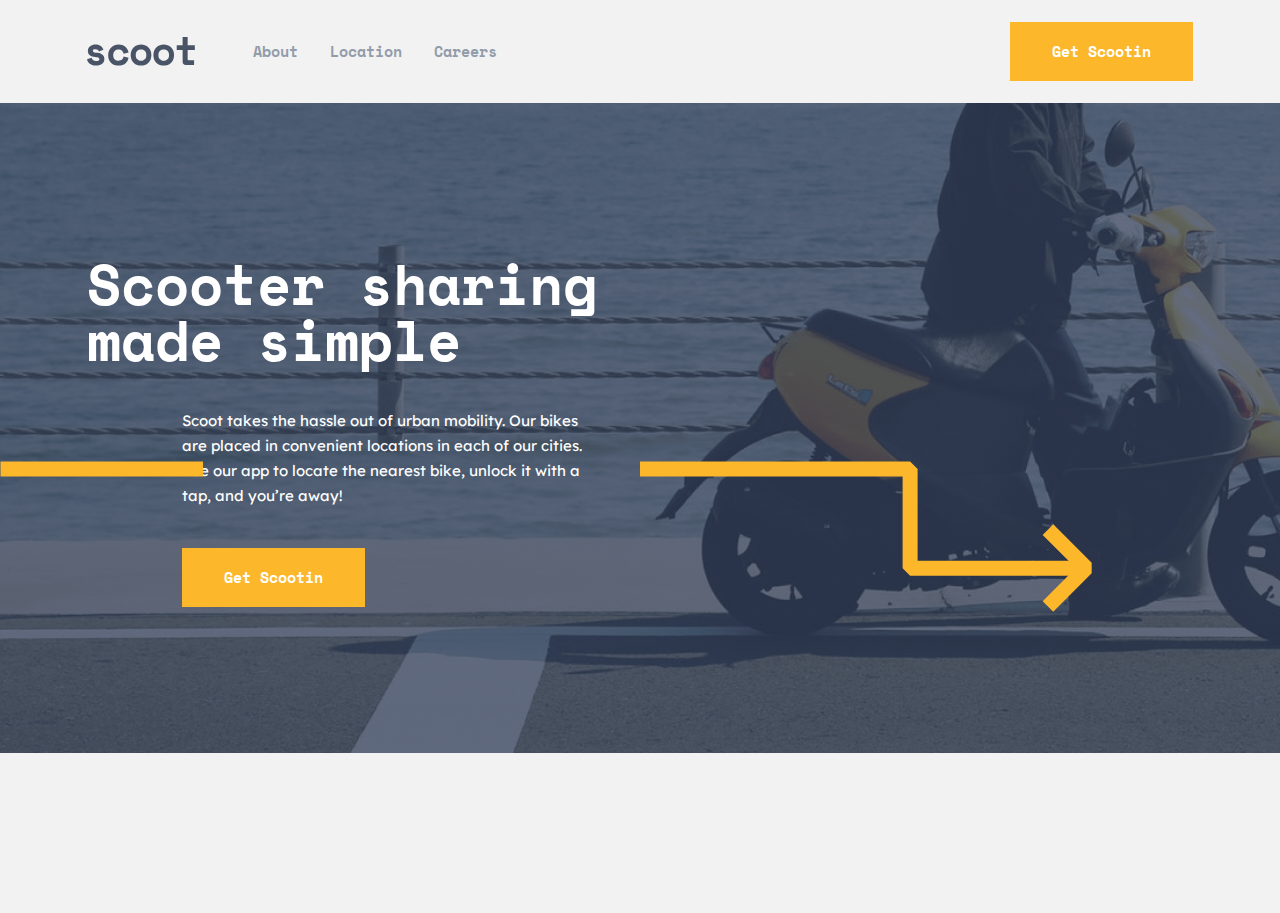
==== index.html @ 1e8a91b4 "first commit" ====
<!DOCTYPE html>
<html lang="en">
<head>
    <meta charset="UTF-8">
    <meta http-equiv="X-UA-Compatible" content="IE=edge">
    <meta name="viewport" content="width=device-width, initial-scale=1.0">
    <link rel="stylesheet" href="./css/main.css">
    <title>Scoot</title>
</head>
<body>
    <!-- HEADER -->
    <header class="header">
        <div class="header__container container">
            <button class="header__toggle-nav-btn">
                <img src="./images/home/svg/mobile-burger.svg" alt="mobile-burger">
            </button>
            <a href="#" class="header__site-logo">
                <img class="header__logo-img" src="./images/home/svg/site-logo.svg" alt="site-logo image">
            </a>
            <nav class="sitenav">
                <ul class="sitenav__list">
                    <li class="sitenav__item"><a class="sitenav__link" href="#">About</a></li>
                    <li class="sitenav__item"><a class="sitenav__link" href="#">Location</a></li>
                    <li class="sitenav__item"><a class="sitenav__link" href="#">Careers</a></li>
                </ul>
                <a href="#" class="header__btn btn">Get Scootin</a>
            </nav>
        </div>
    </header>
    <!-- MAIN -->
    <main class="main">
        <!--______________________ SITE HERO ______________________-->
        <section class="hero">
            <img class="hero__path" src="./images/home/svg/hero-Path.svg" alt="hero-path">
            <img class="hero__arrow" src="./images/home/svg/hero-arrow.svg" alt="hero-arrow">
            <div class="hero__container container">
                <h1 class="hero__title">Scooter sharing <br class="bracket"> made simple</h1>
                <div class="hero__info">
                    <p class="hero__desc">
                        Scoot takes the hassle out of urban mobility. Our bikes are placed in convenient locations in each of our cities. Use our app to locate the nearest bike, unlock it with a tap, and you’re away!
                    </p>
                    <a href="#" class="hero__btn btn">Get Scootin</a>
                </div>
                
            </div>
        </section>
        <!--_______________________ SeRviCeS _______________________-->
        <!-- <section class="services">
            <div class="services__container container">
                <div class="services__cards">
                    <ul class="services__list">
                        <li class="services__item">
                            <img src="./images/home/svg/locate-icon.svg" alt="locate-icon">
                            <h3 class="services__title">Locate with app</h3>
                            <p class="services__desc">Use the app to find the nearest scooter to you. We are continuously placing scooters in the areas with most demand, so one should never be too far away. </p>
                        </li>
                        <li class="services__item">
                            <img src="" alt="">
                            <h3 class="services__title"></h3>
                            <p class="services__desc"></p>
                        </li>
                        <li class="services__item">
                            <img src="" alt="">
                            <h3 class="services__title"></h3>
                            <p class="services__desc"></p>
                        </li>
                    </ul>
                </div>
            </div>
        </section> -->
    </main>
    <!-- FOOTER -->
    <footer class="footer"></footer>
</body>
</html>
---- css/main.css ----
/*! normalize.css v8.0.1 | MIT License | github.com/necolas/normalize.css */
/* Document
   ========================================================================== */
/**
 * 1. Correct the line height in all browsers.
 * 2. Prevent adjustments of font size after orientation changes in iOS.
 */
html {
  line-height: 1.15; /* 1 */
  -webkit-text-size-adjust: 100%; /* 2 */
}

/* Sections
   ========================================================================== */
/**
 * Remove the margin in all browsers.
 */
body {
  margin: 0;
}

/**
 * Render the `main` element consistently in IE.
 */
main {
  display: block;
}

/**
 * Correct the font size and margin on `h1` elements within `section` and
 * `article` contexts in Chrome, Firefox, and Safari.
 */
h1 {
  font-size: 2em;
  margin: 0;
}

/* Grouping content
   ========================================================================== */
/**
 * 1. Add the correct box sizing in Firefox.
 * 2. Show the overflow in Edge and IE.
 */
hr {
  box-sizing: content-box; /* 1 */
  height: 0; /* 1 */
  overflow: visible; /* 2 */
}

/**
 * 1. Correct the inheritance and scaling of font size in all browsers.
 * 2. Correct the odd `em` font sizing in all browsers.
 */
pre {
  font-family: monospace, monospace; /* 1 */
  font-size: 1em; /* 2 */
}

/* Text-level semantics
   ========================================================================== */
/**
 * Remove the gray background on active links in IE 10.
 */
a {
  background-color: transparent;
}

/**
 * 1. Remove the bottom border in Chrome 57-
 * 2. Add the correct text decoration in Chrome, Edge, IE, Opera, and Safari.
 */
abbr[title] {
  border-bottom: none; /* 1 */
  text-decoration: underline; /* 2 */
  -webkit-text-decoration: underline dotted;
          text-decoration: underline dotted; /* 2 */
}

/**
 * Add the correct font weight in Chrome, Edge, and Safari.
 */
b,
strong {
  font-weight: bolder;
}

/**
 * 1. Correct the inheritance and scaling of font size in all browsers.
 * 2. Correct the odd `em` font sizing in all browsers.
 */
code,
kbd,
samp {
  font-family: monospace, monospace; /* 1 */
  font-size: 1em; /* 2 */
}

/**
 * Add the correct font size in all browsers.
 */
small {
  font-size: 80%;
}

/**
 * Prevent `sub` and `sup` elements from affecting the line height in
 * all browsers.
 */
sub,
sup {
  font-size: 75%;
  line-height: 0;
  position: relative;
  vertical-align: baseline;
}

sub {
  bottom: -0.25em;
}

sup {
  top: -0.5em;
}

/* Embedded content
   ========================================================================== */
/**
 * Remove the border on images inside links in IE 10.
 */
img {
  border-style: none;
}

/* Forms
   ========================================================================== */
/**
 * 1. Change the font styles in all browsers.
 * 2. Remove the margin in Firefox and Safari.
 */
button,
input,
optgroup,
select,
textarea {
  font-family: inherit; /* 1 */
  font-size: 100%; /* 1 */
  line-height: 1.15; /* 1 */
  margin: 0; /* 2 */
}

/**
 * Show the overflow in IE.
 * 1. Show the overflow in Edge.
 */
button,
input { /* 1 */
  overflow: visible;
}

/**
 * Remove the inheritance of text transform in Edge, Firefox, and IE.
 * 1. Remove the inheritance of text transform in Firefox.
 */
button,
select { /* 1 */
  text-transform: none;
}

/**
 * Correct the inability to style clickable types in iOS and Safari.
 */
button,
[type=button],
[type=reset],
[type=submit] {
  -webkit-appearance: button;
}

/**
 * Remove the inner border and padding in Firefox.
 */
button::-moz-focus-inner,
[type=button]::-moz-focus-inner,
[type=reset]::-moz-focus-inner,
[type=submit]::-moz-focus-inner {
  border-style: none;
  padding: 0;
}

/**
 * Restore the focus styles unset by the previous rule.
 */
button:-moz-focusring,
[type=button]:-moz-focusring,
[type=reset]:-moz-focusring,
[type=submit]:-moz-focusring {
  outline: 1px dotted ButtonText;
}

/**
 * Correct the padding in Firefox.
 */
fieldset {
  padding: 0.35em 0.75em 0.625em;
}

/**
 * 1. Correct the text wrapping in Edge and IE.
 * 2. Correct the color inheritance from `fieldset` elements in IE.
 * 3. Remove the padding so developers are not caught out when they zero out
 *    `fieldset` elements in all browsers.
 */
legend {
  box-sizing: border-box; /* 1 */
  color: inherit; /* 2 */
  display: table; /* 1 */
  max-width: 100%; /* 1 */
  padding: 0; /* 3 */
  white-space: normal; /* 1 */
}

/**
 * Add the correct vertical alignment in Chrome, Firefox, and Opera.
 */
progress {
  vertical-align: baseline;
}

/**
 * Remove the default vertical scrollbar in IE 10+.
 */
textarea {
  overflow: auto;
}

/**
 * 1. Add the correct box sizing in IE 10.
 * 2. Remove the padding in IE 10.
 */
[type=checkbox],
[type=radio] {
  box-sizing: border-box; /* 1 */
  padding: 0; /* 2 */
}

/**
 * Correct the cursor style of increment and decrement buttons in Chrome.
 */
[type=number]::-webkit-inner-spin-button,
[type=number]::-webkit-outer-spin-button {
  height: auto;
}

/**
 * 1. Correct the odd appearance in Chrome and Safari.
 * 2. Correct the outline style in Safari.
 */
[type=search] {
  -webkit-appearance: textfield; /* 1 */
  outline-offset: -2px; /* 2 */
}

/**
 * Remove the inner padding in Chrome and Safari on macOS.
 */
[type=search]::-webkit-search-decoration {
  -webkit-appearance: none;
}

/**
 * 1. Correct the inability to style clickable types in iOS and Safari.
 * 2. Change font properties to `inherit` in Safari.
 */
::-webkit-file-upload-button {
  -webkit-appearance: button; /* 1 */
  font: inherit; /* 2 */
}

/* Interactive
   ========================================================================== */
/*
 * Add the correct display in Edge, IE 10+, and Firefox.
 */
details {
  display: block;
}

/*
 * Add the correct display in all browsers.
 */
summary {
  display: list-item;
}

/* Misc
   ========================================================================== */
/**
 * Add the correct display in IE 10+.
 */
template {
  display: none;
}

/**
 * Add the correct display in IE 10.
 */
[hidden] {
  display: none;
}

/* space-mono-regular - latin */
@font-face {
  font-family: "Space Mono";
  font-style: normal;
  font-weight: 400;
  src: local(""), url("../fonts/space-mono-v12-latin-regular.woff2") format("woff2"), url("../fonts/space-mono-v12-latin-regular.woff") format("woff"); /* Chrome 6+, Firefox 3.6+, IE 9+, Safari 5.1+ */
}
/* space-mono-700 - latin */
@font-face {
  font-family: "Space Mono";
  font-style: normal;
  font-weight: 700;
  src: local(""), url("../fonts/space-mono-v12-latin-700.woff2") format("woff2"), url("../fonts/space-mono-v12-latin-700.woff") format("woff"); /* Chrome 6+, Firefox 3.6+, IE 9+, Safari 5.1+ */
}
/* lexend-deca-regular - latin */
@font-face {
  font-family: "Lexend Deca";
  font-style: normal;
  font-weight: 400;
  src: local(""), url("../fonts/lexend-deca-v17-latin-regular.woff2") format("woff2"), url("../fonts/lexend-deca-v17-latin-regular.woff") format("woff"); /* Chrome 6+, Firefox 3.6+, IE 9+, Safari 5.1+ */
}
*, *::after, *::before {
  margin: 0;
  padding: 0;
  box-sizing: border-box;
}

html {
  height: 100%;
  font-size: 62.5%;
}

ul, ol {
  list-style: none;
}

a {
  text-decoration: none;
}

img {
  display: flex;
}

body {
  height: 100%;
  display: flex;
  flex-direction: column;
  font-family: "Space Mono";
  background-color: #f2f2f2;
}

.container {
  width: 100%;
  max-width: 1166px;
  margin-left: auto;
  margin-right: auto;
  padding-left: 30px;
  padding-right: 30px;
}

main {
  flex-grow: 1;
}

.sitenav {
  display: flex;
  align-items: center;
  flex: 1;
}
.sitenav__list {
  display: flex;
  margin-right: auto;
  -moz-column-gap: 3.2rem;
       column-gap: 3.2rem;
}
.sitenav__item {
  display: flex;
}
.sitenav__link {
  font-size: 1.5rem;
  font-weight: 700;
  font-family: "Space Mono";
  line-height: 2.5rem;
  color: #939CAA;
  transition: 0.2s;
}
.sitenav__link:hover {
  color: #FCB72B;
}

@media (max-width: 415px) {
  .sitenav {
    display: none;
  }
}
.header {
  padding: 2.2rem 0;
}
.header__container {
  display: flex;
  align-items: center;
}
.header__site-logo {
  margin-right: 5.8rem;
  -webkit-user-select: none;
     -moz-user-select: none;
      -ms-user-select: none;
          user-select: none;
}
.header__toggle-nav-btn {
  display: none;
}

@media (max-width: 800px) {
  .header {
    padding: 3.5rem 4rem;
  }
}
@media (max-width: 415px) {
  .header {
    padding-top: 2.5rem;
  }
  .header__toggle-nav-btn {
    display: inline-block;
    border: none;
    margin-right: 0;
  }
  .header__site-logo {
    margin-right: auto;
    margin-left: auto;
  }
  .header__logo-img {
    width: 75px;
  }
}
.btn {
  font-size: 1.5rem;
  font-weight: 700;
  font-family: "Space Mono";
  line-height: 2.5rem;
  color: #fff;
  background-color: #FCB72B;
  border: 3px solid #FCB72B;
  padding: 1.4rem 3.9rem;
  transition: 0.3s;
}

.btn:hover {
  background-color: transparent;
  border: 3px solid #FCB72B;
  color: #FCB72B;
}

.hero {
  background: linear-gradient(rgba(47, 59, 89, 0.75), rgba(47, 59, 89, 0.75)), url("../images/home/png/hero-bg.png");
  background-size: cover;
  background-position: center;
  margin-bottom: 16rem;
  min-height: 650px;
  position: relative;
}
.hero__path {
  position: absolute;
  top: 55%;
}
.hero__arrow {
  position: absolute;
  left: 50%;
  top: 55%;
}
.hero__title {
  font-size: 5.6rem;
  font-weight: 700;
  font-family: "Space Mono";
  line-height: 5.6rem;
  color: #fff;
  padding-top: 15.3rem;
  margin-bottom: 4rem;
}
.hero__info {
  display: inline-block;
  width: 100%;
  max-width: 405px;
  margin-left: 9.5rem;
}
.hero__desc {
  font-size: 1.5rem;
  font-weight: 400;
  font-family: "Lexend Deca";
  line-height: 2.5rem;
  color: #fff;
  margin-bottom: 4rem;
}
.hero__btn {
  display: inline-block;
}

@media (max-width: 800px) {
  .hero {
    background: linear-gradient(rgba(47, 59, 89, 0.75), rgba(47, 59, 89, 0.75)), url("../images/home/png/tablet-hero-bg.png");
    background-repeat: no-repeat;
    background-size: cover;
    background-position: center;
  }
  .hero__container {
    display: flex;
    align-items: center;
    flex-direction: column;
    justify-content: center;
    text-align: center;
  }
  .hero__path {
    display: none;
  }
  .hero__arrow {
    position: absolute;
    left: -125px;
    top: 73%;
  }
  .hero__info {
    max-width: 573px;
    margin-left: 0;
  }
}
@media (max-width: 415px) {
  .hero {
    background: linear-gradient(rgba(47, 59, 89, 0.75), rgba(47, 59, 89, 0.75)), url("../images/home/png/mobile-hero-bg.png");
    background-repeat: no-repeat;
    background-size: cover;
    background-position: center;
  }
  .hero .bracket {
    display: none;
  }
  .hero__title {
    font-size: 3.8rem;
    font-weight: 700;
    font-family: "Space Mono";
    line-height: 4rem;
    color: #fff;
    padding-top: 11.5rem;
    margin-bottom: 2.4rem;
  }
  .hero__info {
    display: inline-block;
    width: 100%;
    max-width: 311px;
    margin-left: 0;
    text-align: center;
    margin-bottom: 7px;
  }
  .hero__desc {
    font-size: 1.5rem;
    font-weight: 400;
    font-family: "Lexend Deca";
    line-height: 2.5rem;
    color: #fff;
    margin-bottom: 3.4rem;
  }
  .hero__arrow {
    left: -300px;
    top: 73%;
  }
}/*# sourceMappingURL=main.css.map */
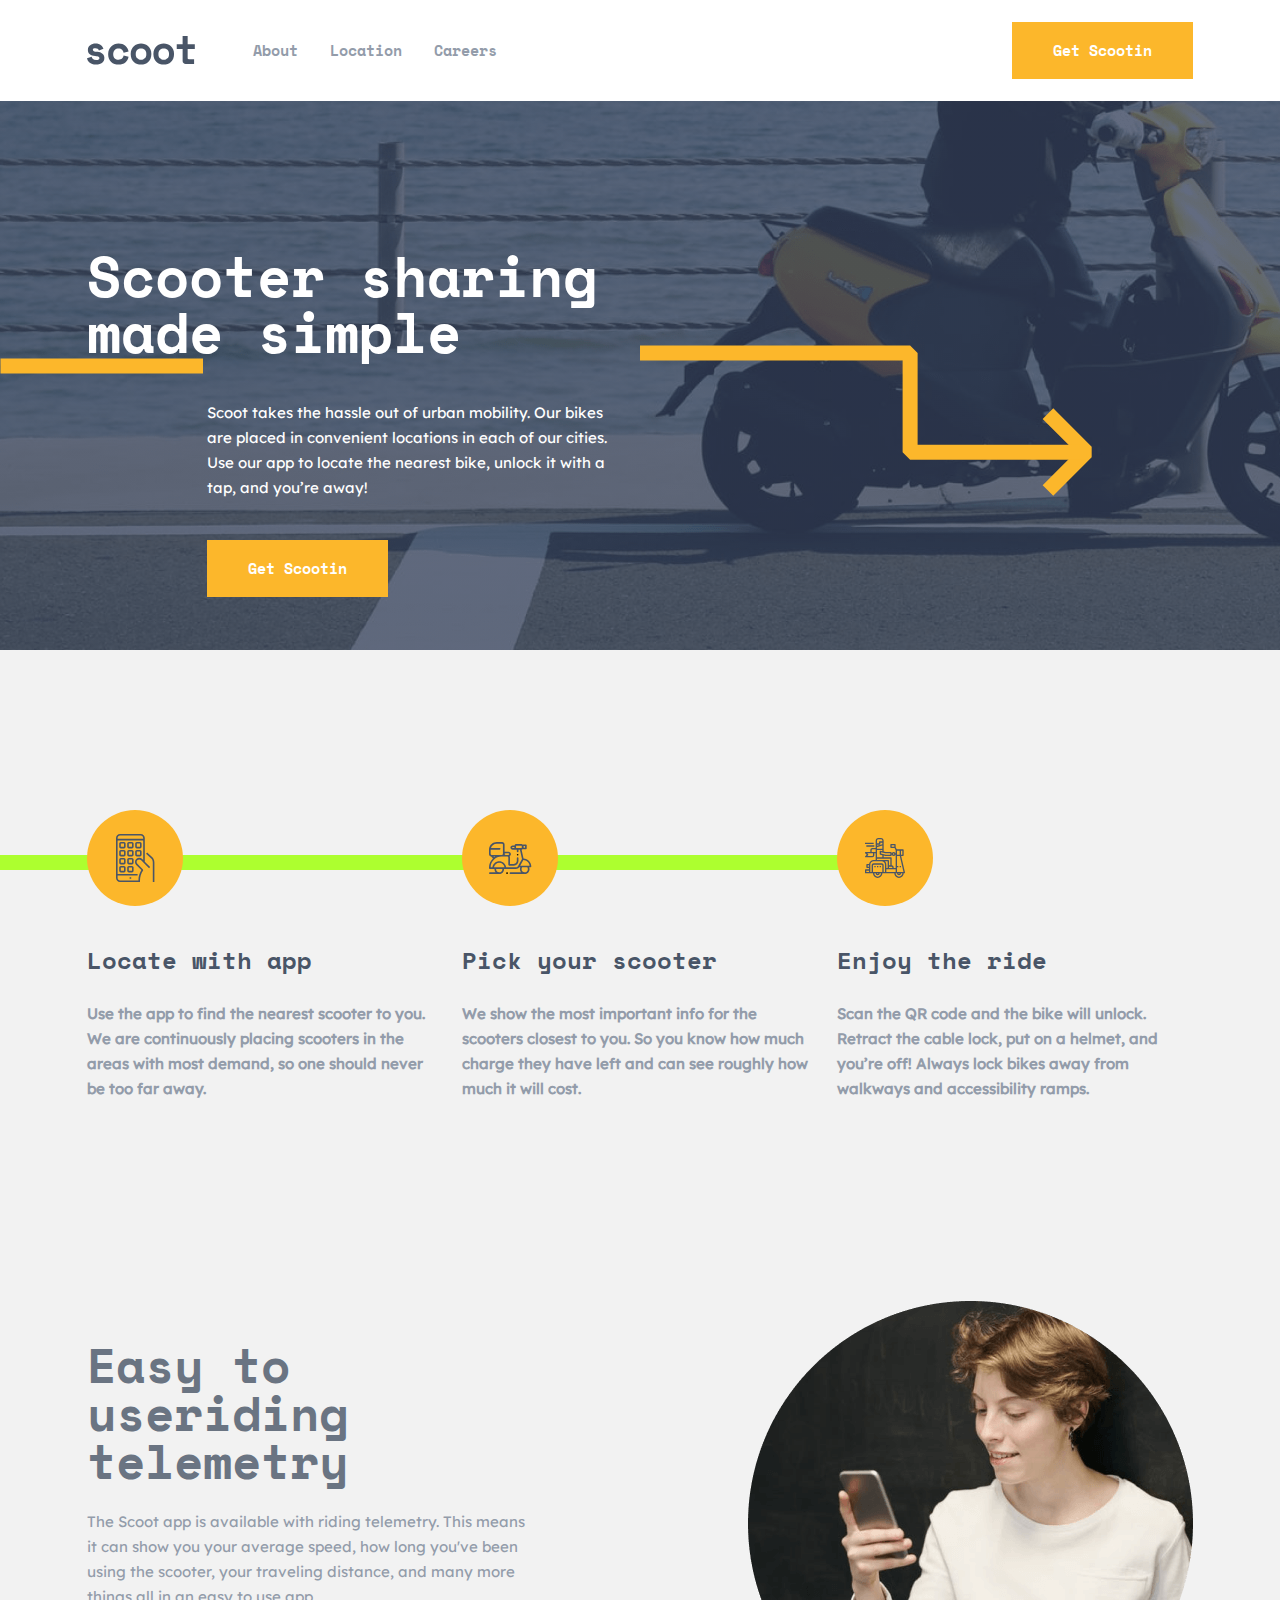
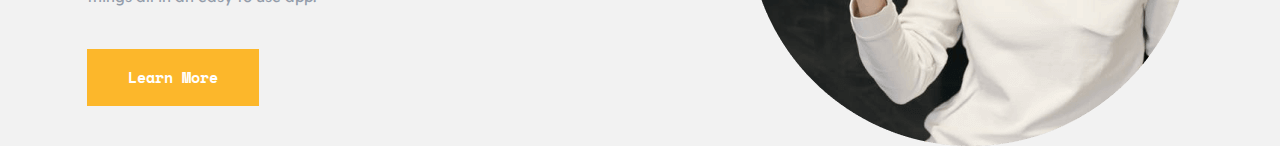
==== commit 274701ad: "responsive header and main" ====
--- a/index.html
+++ b/index.html
@@ -45,29 +45,55 @@
             </div>
         </section>
         <!--_______________________ SeRviCeS _______________________-->
-        <!-- <section class="services">
+        <section class="services">
             <div class="services__container container">
                 <div class="services__cards">
                     <ul class="services__list">
                         <li class="services__item">
                             <img src="./images/home/svg/locate-icon.svg" alt="locate-icon">
-                            <h3 class="services__title">Locate with app</h3>
-                            <p class="services__desc">Use the app to find the nearest scooter to you. We are continuously placing scooters in the areas with most demand, so one should never be too far away. </p>
+                            <div class="services__info">
+                                <h3 class="services__title">Locate with app</h3>
+                                <p class="services__desc">Use the app to find the nearest scooter to you. We are continuously placing scooters in the areas with most demand, so one should never be too far away. </p>
+                            </div>
                         </li>
                         <li class="services__item">
-                            <img src="" alt="">
-                            <h3 class="services__title"></h3>
-                            <p class="services__desc"></p>
+                            <img src="./images/home/svg/scooter-icon.svg" alt="scooter-icon">
+                            <div class="services__info">
+                                <h3 class="services__title">Pick your scooter</h3>
+                                <p class="services__desc">
+                                    We show the most important info for the scooters closest to you. So you know how much charge they have left and can see roughly how much it will cost.
+                                </p>
+                            </div>
                         </li>
                         <li class="services__item">
-                            <img src="" alt="">
-                            <h3 class="services__title"></h3>
-                            <p class="services__desc"></p>
+                            <img src="./images/home/svg/ride-icon.svg" alt="ride-icon">
+                            <div class="services__info">
+                                <h3 class="services__title">Enjoy the ride</h3>
+                                <p class="services__desc">
+                                    Scan the QR code and the bike will unlock. Retract the cable lock, put on a helmet, and you’re off! Always lock bikes away from walkways and accessibility ramps.
+                                </p>
+                            </div>
                         </li>
                     </ul>
                 </div>
             </div>
-        </section> -->
+        </section>
+
+        <!--______________________ CoMfoRtable ______________________-->
+        <section class="telemetry">
+            <div class="telemetry__container container">
+                <div class="telemetry__info">
+                    <h2 class="telemetry__title">Easy to useriding telemetry</h2>
+                    <p class="telemetry__desc">
+                        The Scoot app is available with riding telemetry. This means it can show you your average speed, how long you've been using the scooter, your traveling distance, and many more things all in an easy to use app.
+                    </p>
+                    <a class="telemetry__btn btn" href="#">Learn More</a>
+                </div>
+                <img class="telemetry__img"
+                 src="./images/home/png/riding-telemetry.png" alt="telemetry img"
+                  srcset="./images/home/png/riding-telemetry.png 1x, ./images/home/png/riding-telemetry@2x.png 2x">
+            </div>
+        </section>
     </main>
     <!-- FOOTER -->
     <footer class="footer"></footer>
--- a/css/main.css
+++ b/css/main.css
@@ -338,6 +338,7 @@
 html {
   height: 100%;
   font-size: 62.5%;
+  scroll-behavior: smooth;
 }
 
 ul, ol {
@@ -356,7 +357,6 @@
   height: 100%;
   display: flex;
   flex-direction: column;
-  font-family: "Space Mono";
   background-color: #f2f2f2;
 }
 
@@ -405,7 +405,11 @@
   }
 }
 .header {
+  width: 100%;
   padding: 2.2rem 0;
+  background: #fff;
+  position: fixed;
+  z-index: 10;
 }
 .header__container {
   display: flex;
@@ -452,7 +456,8 @@
   color: #fff;
   background-color: #FCB72B;
   border: 3px solid #FCB72B;
-  padding: 1.4rem 3.9rem;
+  display: inline-block;
+  padding: 1.3rem 3.8rem;
   transition: 0.3s;
 }
 
@@ -469,6 +474,7 @@
   margin-bottom: 16rem;
   min-height: 650px;
   position: relative;
+  padding-top: 9.5rem;
 }
 .hero__path {
   position: absolute;
@@ -477,7 +483,7 @@
 .hero__arrow {
   position: absolute;
   left: 50%;
-  top: 55%;
+  top: 53%;
 }
 .hero__title {
   font-size: 5.6rem;
@@ -492,7 +498,7 @@
   display: inline-block;
   width: 100%;
   max-width: 405px;
-  margin-left: 9.5rem;
+  margin-left: 12rem;
 }
 .hero__desc {
   font-size: 1.5rem;
@@ -539,6 +545,7 @@
     background-repeat: no-repeat;
     background-size: cover;
     background-position: center;
+    margin-bottom: 12rem;
   }
   .hero .bracket {
     display: none;
@@ -572,4 +579,123 @@
     left: -300px;
     top: 73%;
   }
+}
+.services {
+  margin-bottom: 100px;
+}
+.services__list {
+  display: grid;
+  grid-template-columns: repeat(auto-fill, 350px);
+  position: relative;
+  -moz-column-gap: 25px;
+       column-gap: 25px;
+}
+.services__item {
+  display: flex;
+  align-items: flex-start;
+  flex-direction: column;
+  position: relative;
+}
+.services__item::before {
+  content: "";
+  position: absolute;
+  height: 15px;
+  background-color: greenyellow;
+  width: 324px;
+  right: calc(100% - 16px);
+  top: 45px;
+}
+.services img {
+  margin-bottom: 4rem;
+  z-index: 1;
+  position: relative;
+}
+.services__title {
+  font-size: 2.4rem;
+  font-weight: 700;
+  font-family: "Space Mono";
+  line-height: 2.8rem;
+  color: #495567;
+  margin-bottom: 2.7rem;
+}
+.services__desc {
+  font-size: 1.5rem;
+  font-weight: 700;
+  font-family: "Lexend Deca";
+  line-height: 2.5rem;
+  color: #939CAA;
+}
+
+@media (max-width: 800px) {
+  .services__list {
+    display: grid;
+    grid-template-columns: repeat(1, 573px);
+    row-gap: 40px;
+  }
+  .services__item {
+    flex-direction: row;
+  }
+  .services img {
+    margin-right: 7.9rem;
+    margin-bottom: 0;
+  }
+  .services__item::before {
+    content: "";
+    position: absolute;
+    height: 250px;
+    background-color: greenyellow;
+    width: 15px;
+    right: calc(100% - 55px);
+    top: -123%;
+  }
+}
+@media (max-width: 415px) {
+  .services__list {
+    display: grid;
+    grid-template-columns: repeat(1, 311px);
+    row-gap: 24px;
+  }
+  .services__item {
+    flex-direction: column;
+    justify-content: center;
+    align-items: center;
+    text-align: center;
+  }
+  .services__item::before {
+    display: none;
+  }
+  .services img {
+    margin-right: 0;
+    margin-bottom: 2.4rem;
+  }
+}
+.telemetry {
+  padding-top: 100px;
+}
+.telemetry__container {
+  display: flex;
+  align-items: center;
+  justify-content: space-between;
+}
+.telemetry__info {
+  width: 100%;
+  max-width: 445px;
+}
+.telemetry__title {
+  font-size: 4.8rem;
+  font-weight: 700;
+  font-family: "Space Mono";
+  line-height: 4.8rem;
+  color: #495567;
+  letter-spacing: -2;
+  opacity: 0.8;
+  margin-bottom: 2.4rem;
+}
+.telemetry__desc {
+  font-size: 1.5rem;
+  font-weight: 400;
+  font-family: "Lexend Deca";
+  line-height: 2.5rem;
+  color: #939CAA;
+  margin-bottom: 4rem;
 }/*# sourceMappingURL=main.css.map */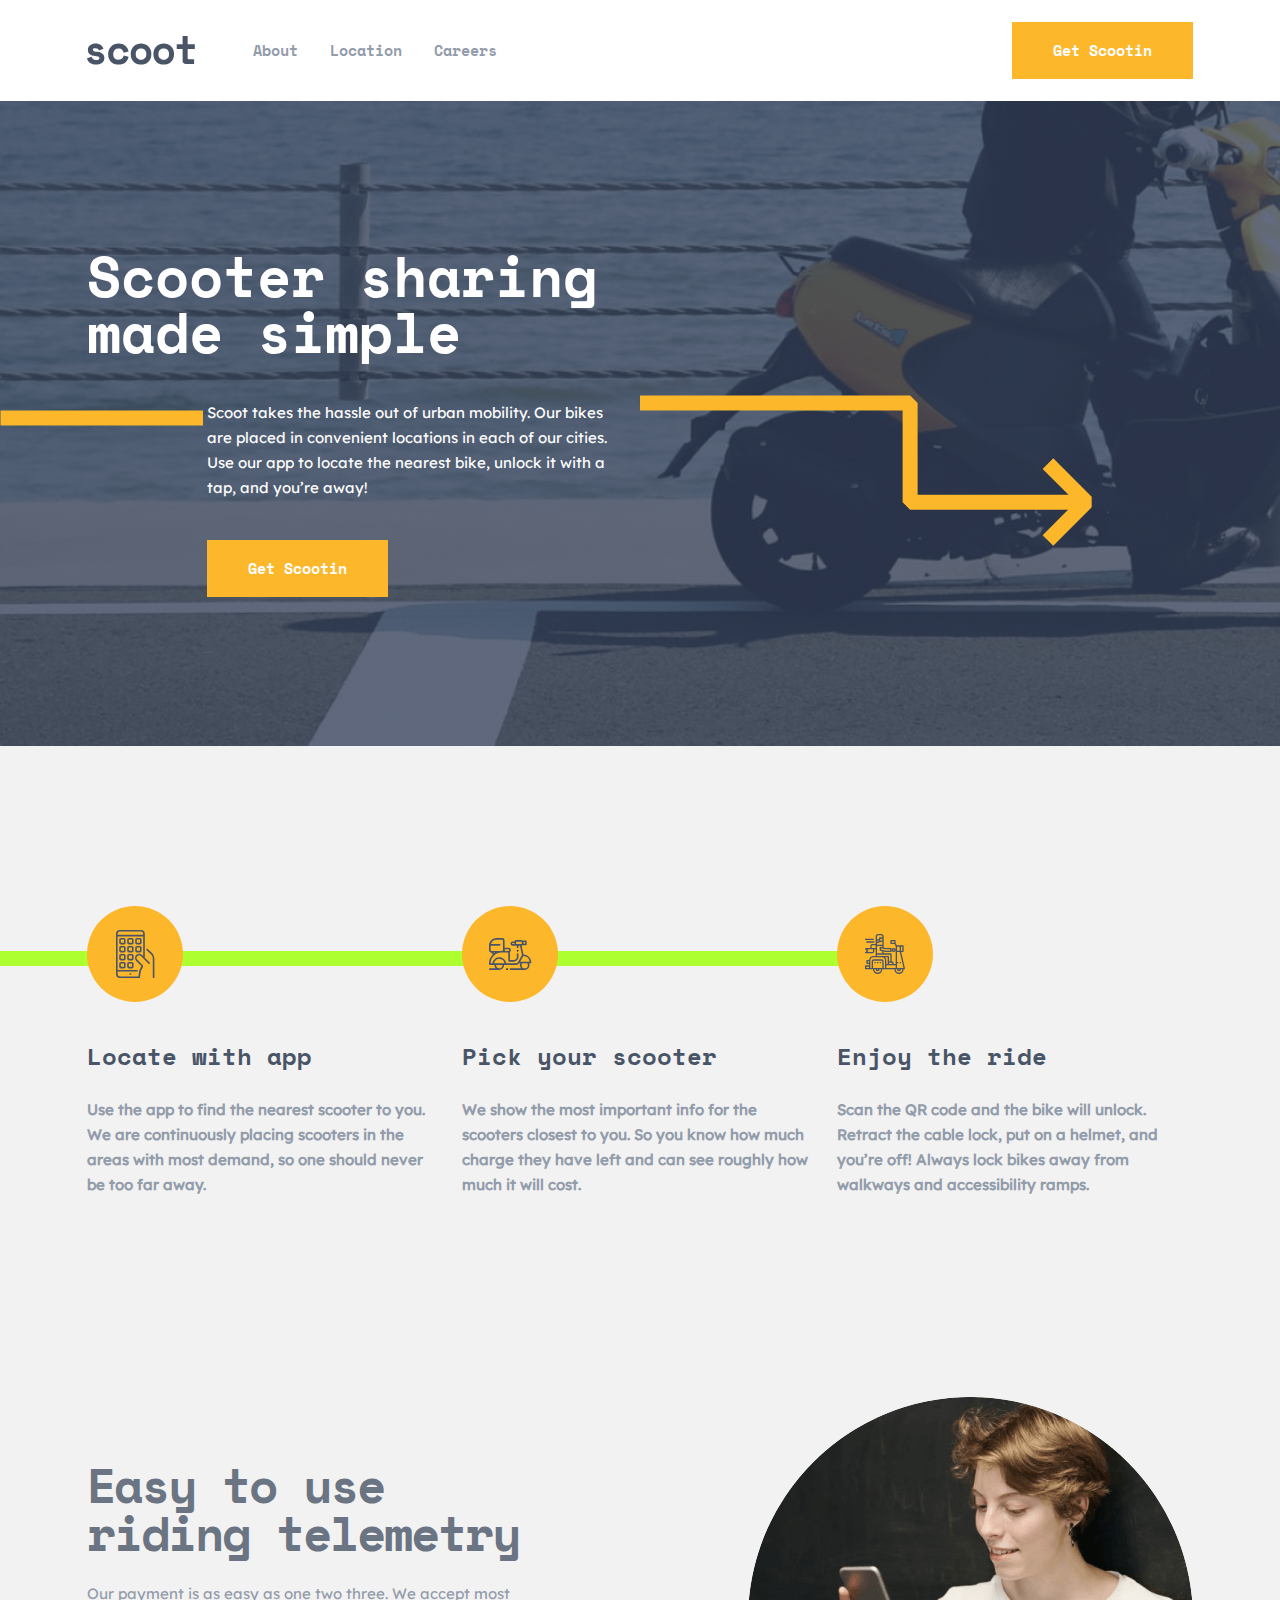
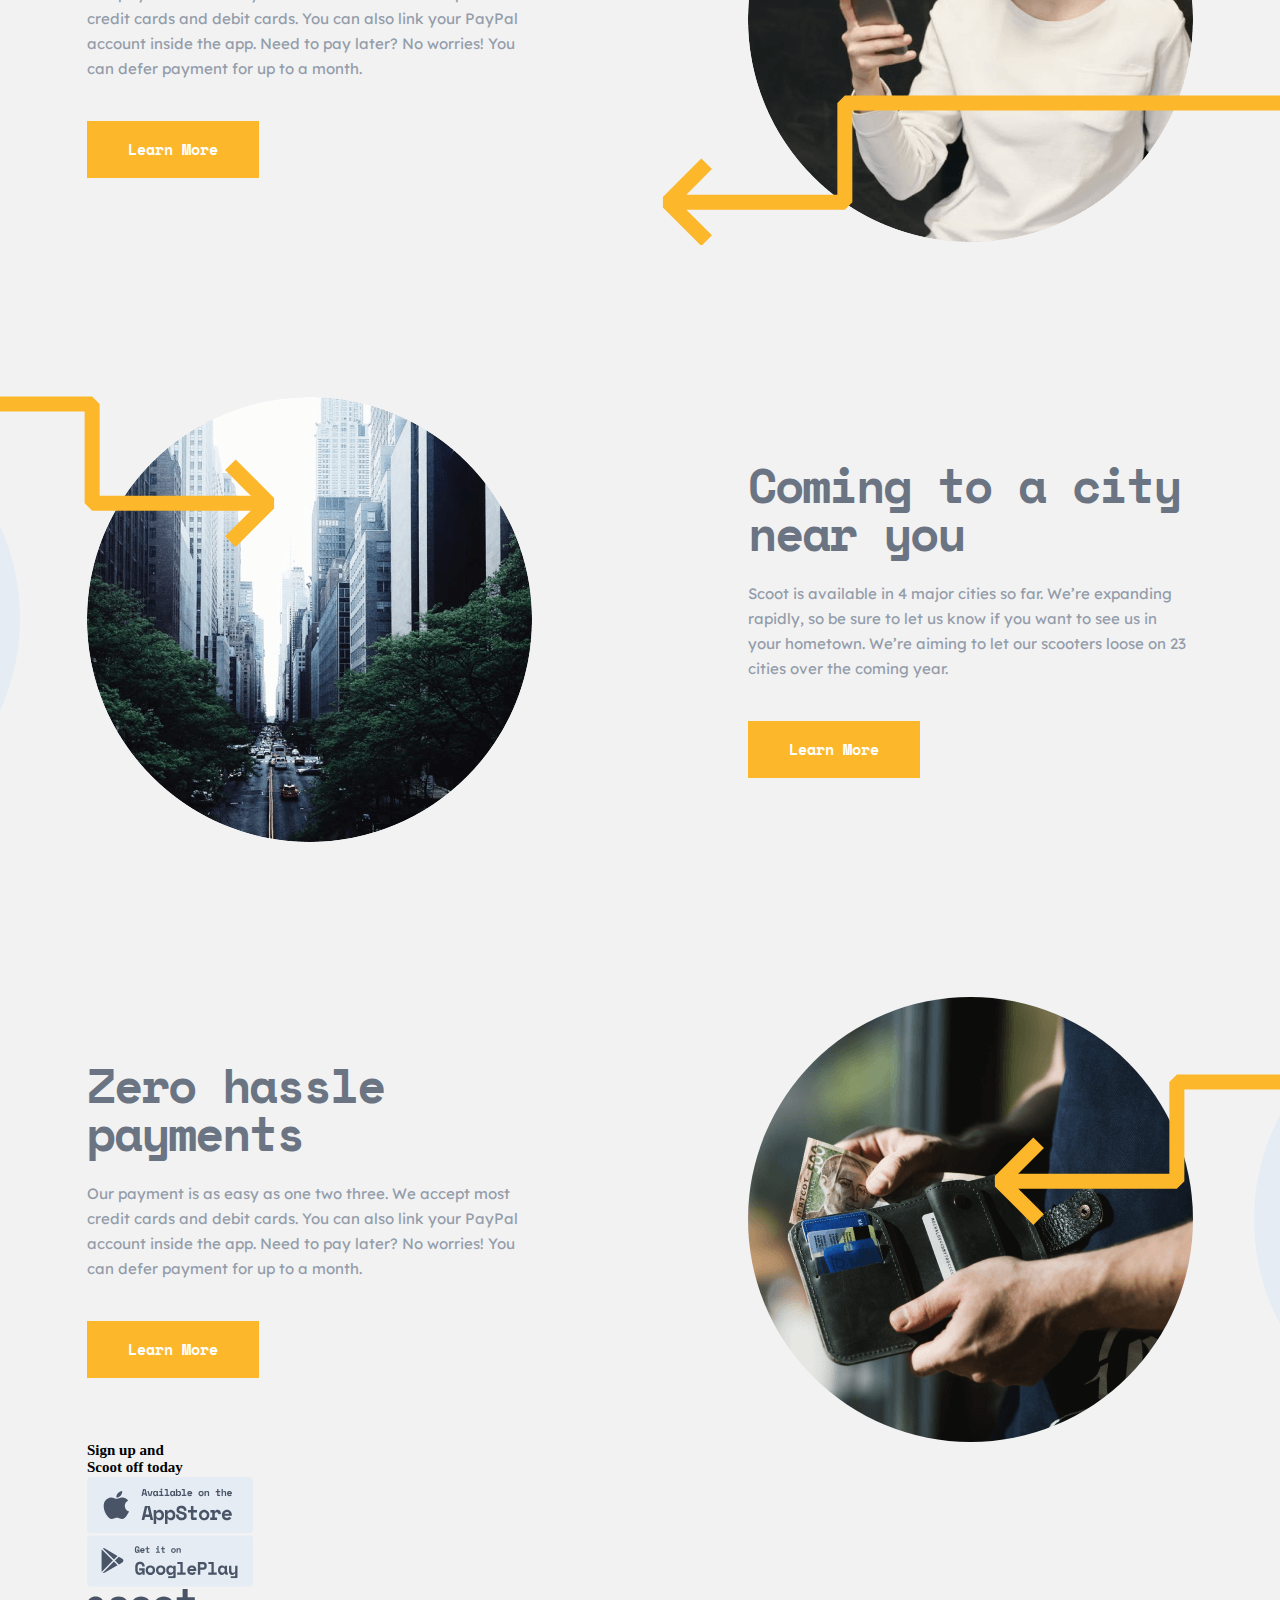
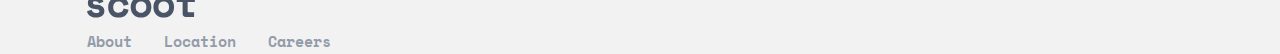
==== commit f27dbcb2: "full home page" ====
--- a/index.html
+++ b/index.html
@@ -78,24 +78,82 @@
                 </div>
             </div>
         </section>
-
+        
         <!--______________________ CoMfoRtable ______________________-->
-        <section class="telemetry">
-            <div class="telemetry__container container">
-                <div class="telemetry__info">
-                    <h2 class="telemetry__title">Easy to useriding telemetry</h2>
-                    <p class="telemetry__desc">
-                        The Scoot app is available with riding telemetry. This means it can show you your average speed, how long you've been using the scooter, your traveling distance, and many more things all in an easy to use app.
-                    </p>
-                    <a class="telemetry__btn btn" href="#">Learn More</a>
+        <section class="comfortable">
+            <div class="comfortable__container container">
+                <ul class="comfortable__list">
+                    <li class="comfortable__item item">
+                        <div class="item__content">
+                            <h3 class="item__title">Easy to use riding telemetry</h3>
+                            <p class="item__desc">
+                                Our payment is as easy as one two three. We accept most credit cards and debit cards. You can also link your PayPal account inside the app. Need to pay later? No worries! You can defer payment for up to a month.
+                            </p>
+                            <a href="#" class="item__btn btn">Learn More</a>
+                        </div>
+                        <img src="./images/home/png/riding-telemetry.png" alt="telemetry img" class="item__img" width="445" height="445" 
+                        srcset="./images/home/png/riding-telemetry.png 1x, ./images/home/png/riding-telemetry@2x.png 2x">
+                    </li>
+                    
+                    <li class="comfortable__item item">
+                        <div class="item__content">
+                            <h3 class="item__title">Coming to a city near you</h3>
+                            <p class="item__desc">
+                                Scoot is available in 4 major cities so far. We’re expanding rapidly, so be sure to let us know if you want to see us in your hometown. We’re aiming to let our scooters loose on 23 cities over the coming year.
+                            </p>
+                            <a href="#" class="item__btn btn">Learn More</a>
+                        </div>
+                        <img src="./images/home/png/Bitmap.png" alt="telemetry img" class="item__img" width="445" height="445" 
+                        srcset="./images/home/png/Bitmap.png 1x, ./images/home/png/Bitmap@2x.png 2x">
+                    </li>
+                    
+                    <li class="comfortable__item item">
+                        <div class="item__content">
+                            <h3 class="item__title">Zero hassle payments</h3>
+                            <p class="item__desc">
+                                Our payment is as easy as one two three. We accept most credit cards and debit cards. You can also link your PayPal account inside the app. Need to pay later? No worries! You can defer payment for up to a month.
+                            </p>
+                            <a href="#" class="item__btn btn">Learn More</a>
+                        </div>
+                        <img src="./images/home/png/payments.png" alt="telemetry img" class="item__img" width="445" height="445" 
+                        srcset="./images/home/png/payments.png 1x, ./images/home/png/payments@2x.png 2x">
+                    </li>
+                </ul>
+            </div>
+        </section>
+        
+        <!-- CTA -->
+        <section class="cta">
+            <div class="container">
+                <div class="cta__container">
+                    <h2 class="cta__title">Sign up and<br>Scoot off today</h2>
+                    <div class="download">
+                        <a href="#" target="_blank">
+                            <img class="download__img" src="images/home/svg/appstore.svg" alt="AppStore" width="166" height="56">
+                        </a>
+                        <a href="#" target="_blank">
+                            <img class="download__img" src="images/home/svg/googleplay.svg" alt="GoogePlay" width="166" height="56">
+                        </a>
+                    </div>
                 </div>
-                <img class="telemetry__img"
-                 src="./images/home/png/riding-telemetry.png" alt="telemetry img"
-                  srcset="./images/home/png/riding-telemetry.png 1x, ./images/home/png/riding-telemetry@2x.png 2x">
             </div>
         </section>
     </main>
     <!-- FOOTER -->
-    <footer class="footer"></footer>
+    
+    <footer class="footer">
+        <div class="container">
+            <a href="#" class="header__site-logo">
+                <img class="header__logo-img" src="./images/home/svg/site-logo.svg" alt="site-logo image">
+            </a>
+            <div class="sitenav">
+                <ul class="sitenav__list">
+                    <li class="sitenav__item"><a class="sitenav__link sitenav__link--footer" href="#">About</a></li>
+                    <li class="sitenav__item"><a class="sitenav__link sitenav__link--footer" href="#">Location</a></li>
+                    <li class="sitenav__item"><a class="sitenav__link sitenav__link--footer" href="#">Careers</a></li>
+                </ul>
+            </div>
+        </div>
+    </footer>
 </body>
 </html>--- a/css/main.css
+++ b/css/main.css
@@ -358,6 +358,7 @@
   display: flex;
   flex-direction: column;
   background-color: #f2f2f2;
+  overflow-x: hidden;
 }
 
 .container {
@@ -426,7 +427,7 @@
   display: none;
 }
 
-@media (max-width: 800px) {
+@media (max-width: 1000px) {
   .header {
     padding: 3.5rem 4rem;
   }
@@ -472,9 +473,12 @@
   background-size: cover;
   background-position: center;
   margin-bottom: 16rem;
-  min-height: 650px;
+  min-height: 746px;
   position: relative;
   padding-top: 9.5rem;
+}
+.hero__container {
+  padding-top: 15.3em;
 }
 .hero__path {
   position: absolute;
@@ -491,7 +495,6 @@
   font-family: "Space Mono";
   line-height: 5.6rem;
   color: #fff;
-  padding-top: 15.3rem;
   margin-bottom: 4rem;
 }
 .hero__info {
@@ -512,7 +515,7 @@
   display: inline-block;
 }
 
-@media (max-width: 800px) {
+@media (max-width: 1000px) {
   .hero {
     background: linear-gradient(rgba(47, 59, 89, 0.75), rgba(47, 59, 89, 0.75)), url("../images/home/png/tablet-hero-bg.png");
     background-repeat: no-repeat;
@@ -556,7 +559,6 @@
     font-family: "Space Mono";
     line-height: 4rem;
     color: #fff;
-    padding-top: 11.5rem;
     margin-bottom: 2.4rem;
   }
   .hero__info {
@@ -577,7 +579,7 @@
   }
   .hero__arrow {
     left: -300px;
-    top: 73%;
+    top: 78%;
   }
 }
 .services {
@@ -626,7 +628,7 @@
   color: #939CAA;
 }
 
-@media (max-width: 800px) {
+@media (max-width: 1000px) {
   .services__list {
     display: grid;
     grid-template-columns: repeat(1, 573px);
@@ -669,33 +671,147 @@
     margin-bottom: 2.4rem;
   }
 }
-.telemetry {
-  padding-top: 100px;
-}
-.telemetry__container {
+.comfortable {
+  padding-top: 10rem;
+}
+.comfortable__list {
+  display: flex;
+  flex-direction: column;
+  row-gap: 155px;
+}
+.comfortable__item {
   display: flex;
   align-items: center;
   justify-content: space-between;
-}
-.telemetry__info {
+  flex-direction: row;
+}
+.comfortable__item:nth-child(even) {
+  flex-direction: row-reverse;
+}
+
+.item {
+  position: relative;
+}
+.item:first-child::before {
+  content: "";
+  background-image: url("../images/home/svg/arrow_mask.svg");
+  background-repeat: no-repeat;
+  position: absolute;
+  width: 1084px;
+  height: 449px;
+  bottom: -3px;
+  right: -50%;
+}
+.item:nth-child(2)::before {
+  content: "";
+  background-image: url("../images/home/svg/arrow_mask-left.svg");
+  background-repeat: no-repeat;
+  position: absolute;
+  width: 1084px;
+  height: 449px;
+  bottom: -3px;
+  left: -50%;
+}
+.item:nth-child(3)::before {
+  content: "";
+  background-image: url("../images/home/svg/arrow_mask-right.svg");
+  background-repeat: no-repeat;
+  position: absolute;
+  width: 1084px;
+  height: 449px;
+  top: 0;
+  right: -80%;
+}
+.item__content {
   width: 100%;
   max-width: 445px;
-}
-.telemetry__title {
+  display: flex;
+  flex-direction: column;
+  align-items: flex-start;
+}
+.item__title {
   font-size: 4.8rem;
   font-weight: 700;
   font-family: "Space Mono";
   line-height: 4.8rem;
   color: #495567;
-  letter-spacing: -2;
   opacity: 0.8;
+  letter-spacing: -2px;
   margin-bottom: 2.4rem;
 }
-.telemetry__desc {
+.item__desc {
   font-size: 1.5rem;
   font-weight: 400;
   font-family: "Lexend Deca";
   line-height: 2.5rem;
   color: #939CAA;
   margin-bottom: 4rem;
+}
+.item__img {
+  border-radius: 50%;
+  display: block;
+  width: 445px;
+  height: 445px;
+  -o-object-fit: cover;
+     object-fit: cover;
+}
+
+@media (max-width: 1000px) {
+  .comfortable .item {
+    flex-direction: column;
+    flex-direction: column-reverse;
+  }
+  .item__content {
+    align-items: center;
+    text-align: center;
+  }
+  .item::before {
+    top: 0;
+  }
+  .item:nth-child(3)::before {
+    right: -100%;
+  }
+  .item__img {
+    margin-bottom: 6.4rem;
+  }
+  .item__title {
+    margin-bottom: 4rem;
+  }
+  .item__desc {
+    margin-bottom: 4rem;
+  }
+}
+@media (max-width: 415px) {
+  .comfortable .item:first-child::before {
+    right: -215%;
+    top: -18%;
+  }
+  .comfortable .item:nth-child(2)::before {
+    top: 8%;
+    left: -153%;
+  }
+  .comfortable .item:nth-child(3)::before {
+    top: -11%;
+    right: -255%;
+  }
+  .item__img {
+    width: 311px;
+    height: 311px;
+    margin-bottom: 5.6rem;
+  }
+  .item__title {
+    font-size: 3.2rem;
+    font-weight: 700;
+    font-family: "Space Mono";
+    line-height: 3.2rem;
+    color: #495567;
+    letter-spacing: -1px;
+    margin-bottom: 3.2rem;
+  }
+  .item__desc {
+    margin-bottom: 3.2rem;
+  }
+  .item:not(:last-child) {
+    margin-bottom: 12rem;
+  }
 }/*# sourceMappingURL=main.css.map */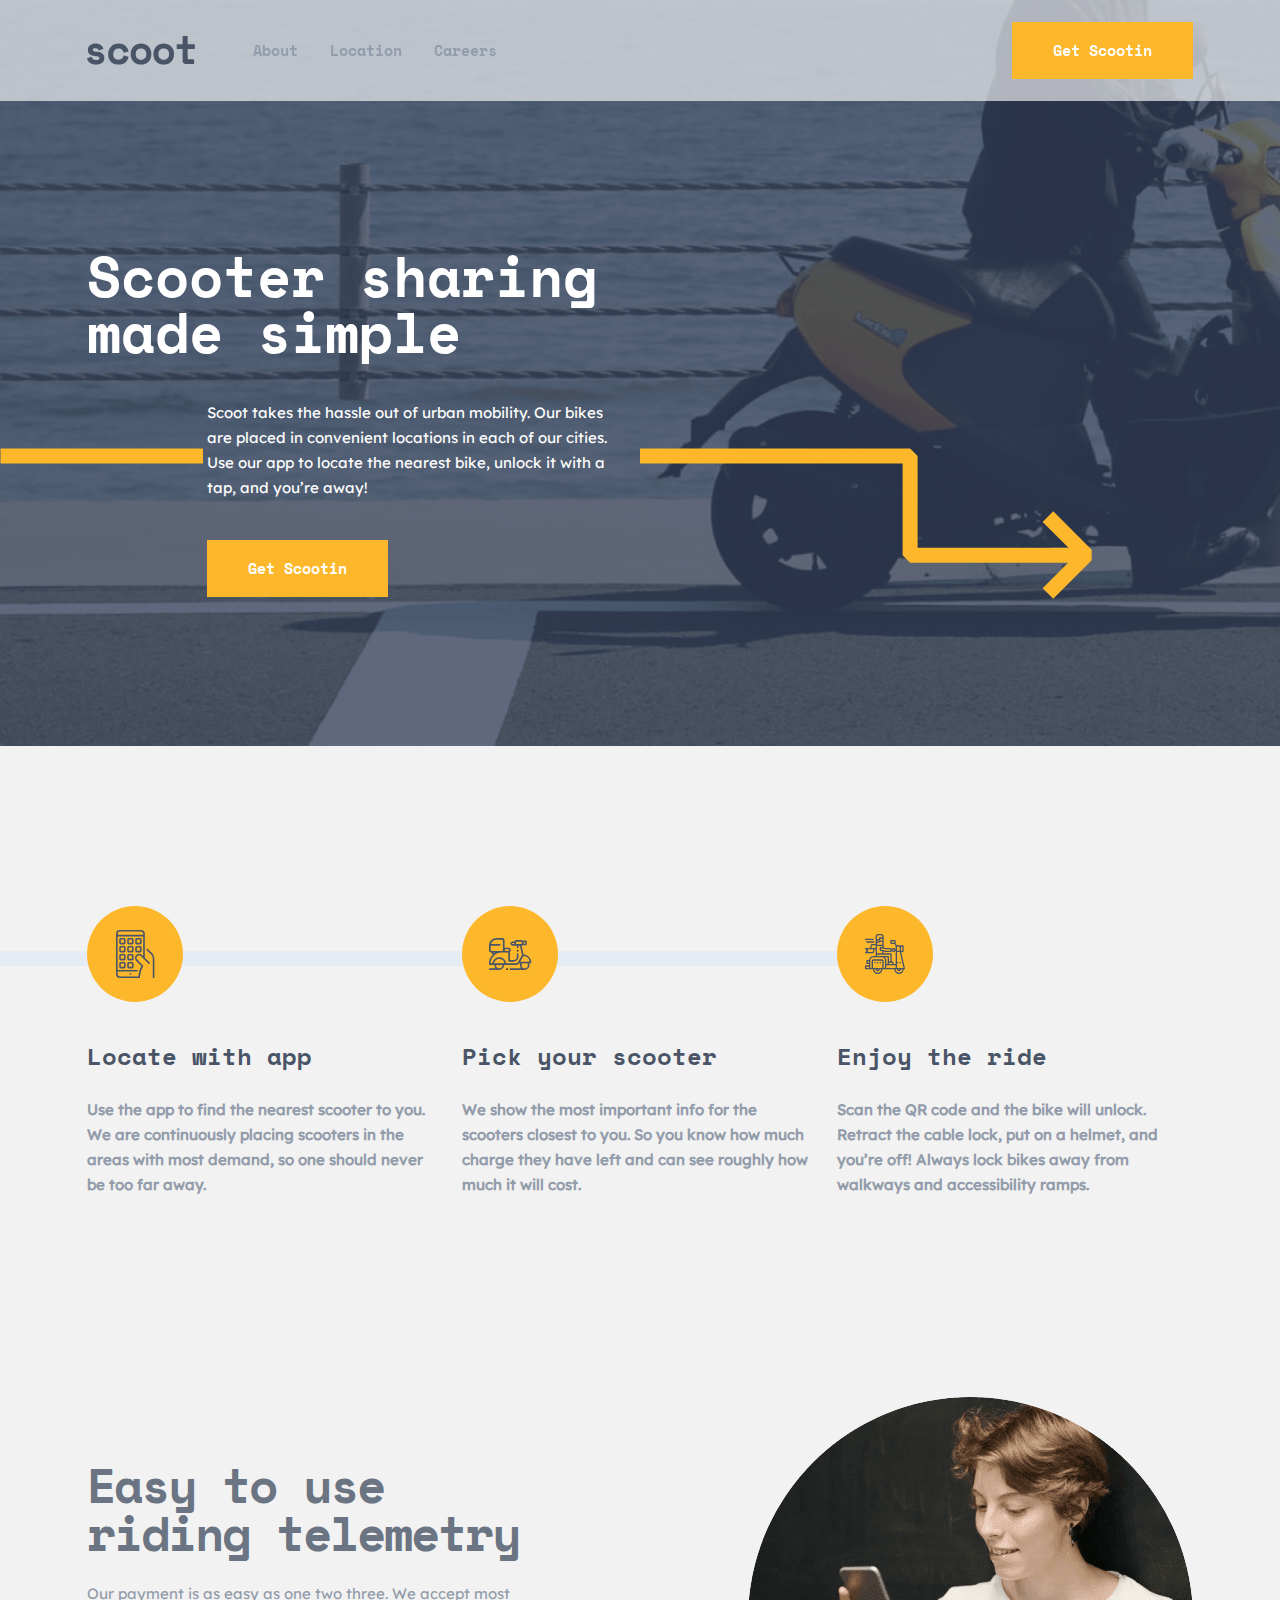
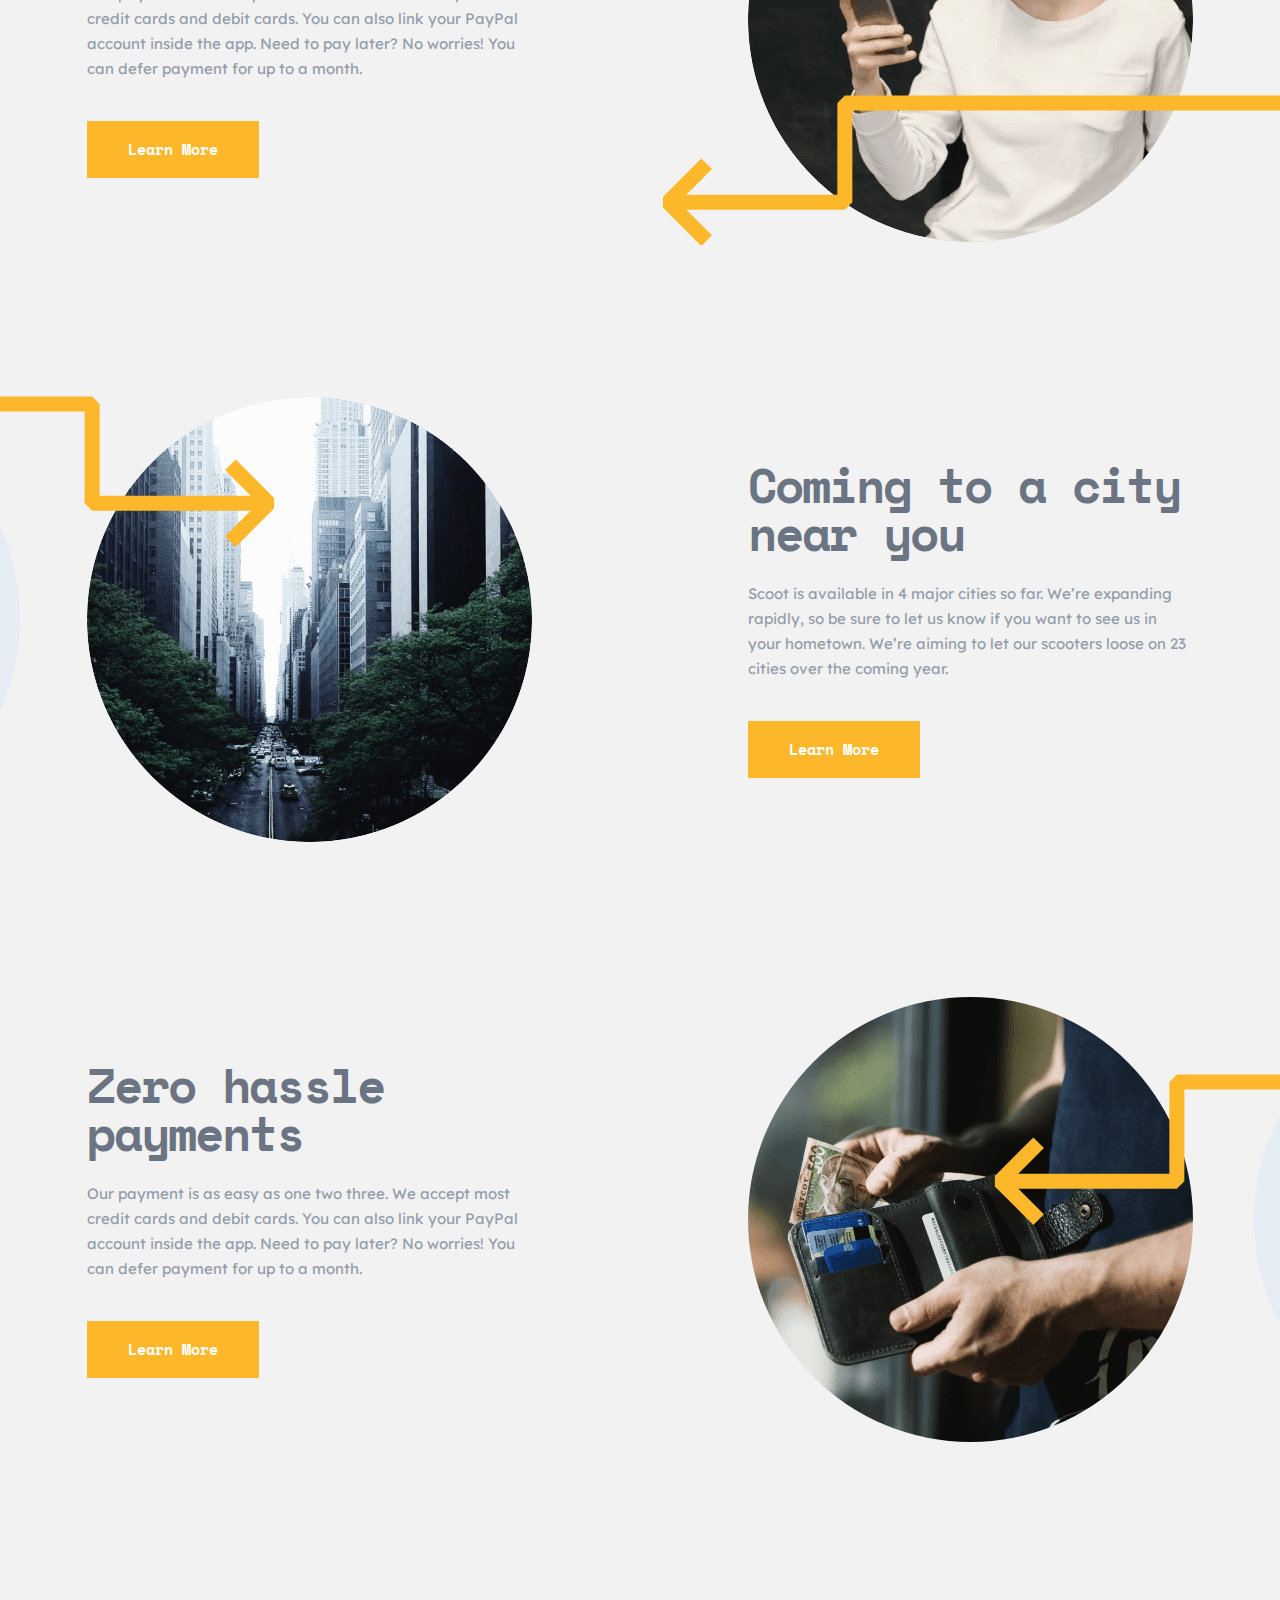
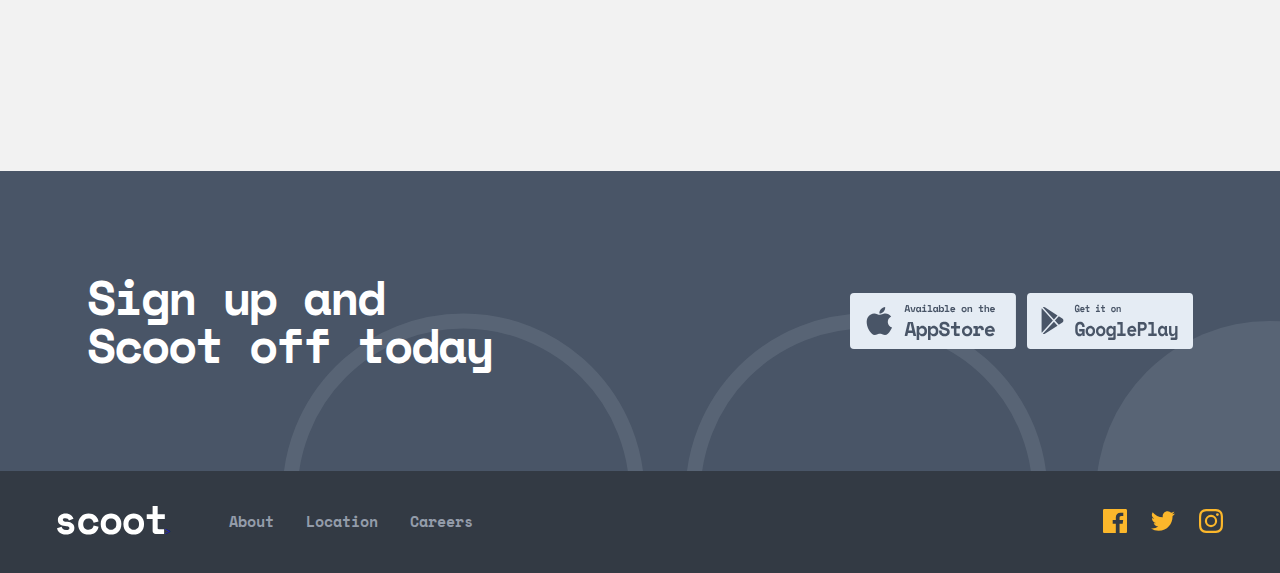
==== commit 20cb4fb2: "full" ====
--- a/index.html
+++ b/index.html
@@ -5,7 +5,7 @@
     <meta http-equiv="X-UA-Compatible" content="IE=edge">
     <meta name="viewport" content="width=device-width, initial-scale=1.0">
     <link rel="stylesheet" href="./css/main.css">
-    <title>Scoot</title>
+        <title>Scoot | Home</title>
 </head>
 <body>
     <!-- HEADER -->
@@ -19,9 +19,9 @@
             </a>
             <nav class="sitenav">
                 <ul class="sitenav__list">
-                    <li class="sitenav__item"><a class="sitenav__link" href="#">About</a></li>
-                    <li class="sitenav__item"><a class="sitenav__link" href="#">Location</a></li>
-                    <li class="sitenav__item"><a class="sitenav__link" href="#">Careers</a></li>
+                    <li class="sitenav__item"><a class="sitenav__link" href="about.html">About</a></li>
+                    <li class="sitenav__item"><a class="sitenav__link" href="location.html">Location</a></li>
+                    <li class="sitenav__item"><a class="sitenav__link" href="careers.html">Careers</a></li>
                 </ul>
                 <a href="#" class="header__btn btn">Get Scootin</a>
             </nav>
@@ -121,17 +121,19 @@
                 </ul>
             </div>
         </section>
+
+        
         
         <!-- CTA -->
         <section class="cta">
             <div class="container">
                 <div class="cta__container">
-                    <h2 class="cta__title">Sign up and<br>Scoot off today</h2>
+                    <h2 class="cta__title">Sign up and <br>Scoot off today</h2>
                     <div class="download">
-                        <a href="#" target="_blank">
+                        <a href="https://www.apple.com/ru/app-store/" target="_blank">
                             <img class="download__img" src="images/home/svg/appstore.svg" alt="AppStore" width="166" height="56">
                         </a>
-                        <a href="#" target="_blank">
+                        <a href="https://play.google.com/store" target="_blank">
                             <img class="download__img" src="images/home/svg/googleplay.svg" alt="GoogePlay" width="166" height="56">
                         </a>
                     </div>
@@ -142,18 +144,41 @@
     <!-- FOOTER -->
     
     <footer class="footer">
-        <div class="container">
-            <a href="#" class="header__site-logo">
-                <img class="header__logo-img" src="./images/home/svg/site-logo.svg" alt="site-logo image">
+        <div class="footer__container container">
+            <a href="#" class="header__site-logo footer__logo">
+                <svg xmlns="http://www.w3.org/2000/svg" width="108" height="29" fill="none"><path fill="white" fill-rule="evenodd" d="M107.097 23.2V28h-8.4c-.907 0-1.647-.293-2.22-.88-.573-.587-.86-1.333-.86-2.24V12.96h-5.88v-4.8h5.88V0h5.04v8.16h7.16v4.8h-7.16V22c0 .8.36 1.2 1.08 1.2h5.36ZM9.12 28.56c2.613 0 4.64-.587 6.08-1.76 1.44-1.173 2.16-2.747 2.16-4.72v-.24c0-1.787-.64-3.18-1.92-4.18-1.28-1-2.933-1.607-4.96-1.82-1.76-.187-2.973-.42-3.64-.7-.667-.28-1-.74-1-1.38 0-.453.213-.833.64-1.14.427-.307 1.067-.46 1.92-.46.933 0 1.693.207 2.28.62.587.413 1 .98 1.24 1.7l4.56-1.84a8.832 8.832 0 0 0-.92-1.74c-.4-.6-.92-1.147-1.56-1.64-.64-.493-1.42-.893-2.34-1.2-.92-.307-2.007-.46-3.26-.46-.96 0-1.893.133-2.8.4a7.473 7.473 0 0 0-2.4 1.18 6.193 6.193 0 0 0-1.68 1.9c-.427.747-.64 1.613-.64 2.6v.24c0 1.893.66 3.327 1.98 4.3 1.32.973 3.1 1.553 5.34 1.74.827.08 1.513.187 2.06.32.547.133.98.3 1.3.5.32.2.54.413.66.64.12.227.18.473.18.74 0 .453-.233.873-.7 1.26-.467.387-1.327.58-2.58.58-1.413 0-2.46-.32-3.14-.96-.68-.64-1.127-1.387-1.34-2.24L0 22.32c.133.693.393 1.407.78 2.14.387.733.94 1.4 1.66 2 .72.6 1.627 1.1 2.72 1.5 1.093.4 2.413.6 3.96.6Zm22.454 0c2.827 0 5.087-.72 6.78-2.16 1.694-1.44 2.767-3.333 3.22-5.68l-4.96-1.24c-.24 1.307-.766 2.347-1.58 3.12-.813.773-1.993 1.16-3.54 1.16-.72 0-1.4-.113-2.04-.34a4.705 4.705 0 0 1-1.68-1.02c-.48-.453-.86-1.02-1.14-1.7-.28-.68-.42-1.46-.42-2.34v-.24c0-.88.14-1.673.42-2.38.28-.707.66-1.307 1.14-1.8a5.006 5.006 0 0 1 1.68-1.14 5.25 5.25 0 0 1 2.04-.4c1.547 0 2.747.427 3.6 1.28.854.853 1.36 1.867 1.52 3.04l4.96-1.28c-.453-2.347-1.54-4.24-3.26-5.68-1.72-1.44-3.966-2.16-6.74-2.16-1.44 0-2.793.24-4.06.72a9.726 9.726 0 0 0-3.32 2.08c-.946.907-1.686 2-2.22 3.28-.533 1.28-.8 2.72-.8 4.32v.48c0 1.6.267 3.027.8 4.28.534 1.253 1.267 2.307 2.2 3.16.934.853 2.034 1.507 3.3 1.96 1.267.453 2.634.68 4.1.68Zm26.355-.68c-1.24.453-2.54.68-3.9.68-1.36 0-2.66-.227-3.9-.68a9.996 9.996 0 0 1-3.3-1.98c-.96-.867-1.72-1.933-2.28-3.2-.56-1.267-.84-2.727-.84-4.38v-.48c0-1.627.28-3.073.84-4.34.56-1.267 1.32-2.34 2.28-3.22a9.827 9.827 0 0 1 3.3-2c1.24-.453 2.54-.68 3.9-.68 1.36 0 2.66.227 3.9.68a9.827 9.827 0 0 1 3.3 2c.96.88 1.72 1.953 2.28 3.22.56 1.267.84 2.713.84 4.34v.48c0 1.653-.28 3.113-.84 4.38-.56 1.267-1.32 2.333-2.28 3.2a9.996 9.996 0 0 1-3.3 1.98Zm-3.9-4.12c-.72 0-1.4-.12-2.04-.36a4.95 4.95 0 0 1-1.68-1.04 4.911 4.911 0 0 1-1.14-1.66c-.28-.653-.42-1.393-.42-2.22v-.8c0-.827.14-1.567.42-2.22.28-.653.66-1.207 1.14-1.66a4.95 4.95 0 0 1 1.68-1.04c.64-.24 1.32-.36 2.04-.36s1.4.12 2.04.36c.64.24 1.2.587 1.68 1.04.48.453.86 1.007 1.14 1.66.28.653.42 1.393.42 2.22v.8c0 .827-.14 1.567-.42 2.22a4.911 4.911 0 0 1-1.14 1.66c-.48.453-1.04.8-1.68 1.04-.64.24-1.32.36-2.04.36Zm26.594 4.12c-1.24.453-2.54.68-3.9.68-1.36 0-2.66-.227-3.9-.68a9.996 9.996 0 0 1-3.3-1.98c-.96-.867-1.72-1.933-2.28-3.2-.56-1.267-.84-2.727-.84-4.38v-.48c0-1.627.28-3.073.84-4.34.56-1.267 1.32-2.34 2.28-3.22a9.827 9.827 0 0 1 3.3-2c1.24-.453 2.54-.68 3.9-.68 1.36 0 2.66.227 3.9.68a9.827 9.827 0 0 1 3.3 2c.96.88 1.72 1.953 2.28 3.22.56 1.267.84 2.713.84 4.34v.48c0 1.653-.28 3.113-.84 4.38-.56 1.267-1.32 2.333-2.28 3.2a9.996 9.996 0 0 1-3.3 1.98Zm-3.9-4.12c-.72 0-1.4-.12-2.04-.36a4.95 4.95 0 0 1-1.68-1.04 4.911 4.911 0 0 1-1.14-1.66c-.28-.653-.42-1.393-.42-2.22v-.8c0-.827.14-1.567.42-2.22.28-.653.66-1.207 1.14-1.66a4.95 4.95 0 0 1 1.68-1.04c.64-.24 1.32-.36 2.04-.36s1.4.12 2.04.36c.64.24 1.2.587 1.68 1.04.48.453.86 1.007 1.14 1.66.28.653.42 1.393.42 2.22v.8c0 .827-.14 1.567-.42 2.22a4.911 4.911 0 0 1-1.14 1.66c-.48.453-1.04.8-1.68 1.04-.64.24-1.32.36-2.04.36Z" clip-rule="evenodd"/></svg>>
             </a>
-            <div class="sitenav">
-                <ul class="sitenav__list">
-                    <li class="sitenav__item"><a class="sitenav__link sitenav__link--footer" href="#">About</a></li>
-                    <li class="sitenav__item"><a class="sitenav__link sitenav__link--footer" href="#">Location</a></li>
-                    <li class="sitenav__item"><a class="sitenav__link sitenav__link--footer" href="#">Careers</a></li>
+            <div class="footernav">
+                <ul class="footernav__list">
+                    <li class="footernav__item"><a class="footernav__link" href="about.html">About</a></li>
+                    <li class="footernav__item"><a class="footernav__link" href="Location.html">Location</a></li>
+                    <li class="footernav__item"><a class="footernav__link" href="careers.html">Careers</a></li>
+                </ul>
+            </div>
+            <div class="footer__social">
+                <ul class="footer__social__list">
+                    <li class="footer__social__item">
+                        <a class="footer__social__link" href="https://www.facebook.com" target="_blank">
+                            <svg xmlns="http://www.w3.org/2000/svg" width="24" height="24" fill="none"><path fill="#FCB72B" d="M22.675 0H1.325C.593 0 0 .593 0 1.325v21.351C0 23.407.593 24 1.325 24H12.82v-9.294H9.692v-3.622h3.128V8.413c0-3.1 1.893-4.788 4.659-4.788 1.325 0 2.463.099 2.795.143v3.24l-1.918.001c-1.504 0-1.795.715-1.795 1.763v2.313h3.587l-.467 3.622h-3.12V24h6.116c.73 0 1.323-.593 1.323-1.325V1.325C24 .593 23.407 0 22.675 0Z"/></svg>
+                        </a>
+                    </li>
+                    <li class="social__item">
+                        <a class="footer__social__link" href="https://www.twitter.com" target="_blank">
+                            <svg xmlns="http://www.w3.org/2000/svg" width="24" height="20" fill="none"><path fill="#FCB72B" d="M24 2.557a9.83 9.83 0 0 1-2.828.775A4.932 4.932 0 0 0 23.337.608a9.864 9.864 0 0 1-3.127 1.195A4.916 4.916 0 0 0 16.616.248c-3.179 0-5.515 2.966-4.797 6.045A13.978 13.978 0 0 1 1.671 1.149a4.93 4.93 0 0 0 1.523 6.574 4.903 4.903 0 0 1-2.229-.616c-.054 2.281 1.581 4.415 3.949 4.89a4.935 4.935 0 0 1-2.224.084 4.928 4.928 0 0 0 4.6 3.419A9.9 9.9 0 0 1 0 17.54a13.94 13.94 0 0 0 7.548 2.212c9.142 0 14.307-7.721 13.995-14.646A10.025 10.025 0 0 0 24 2.557Z"/></svg>
+                        </a>
+                    </li>
+                    <li class="footer__social__item">
+                        <a class="social__link" href="https://www.instagram.com" target="_blank">
+                            <svg xmlns="http://www.w3.org/2000/svg" width="24" height="24" fill="none"><path fill="#FCB72B" fill-rule="evenodd" d="M12 0C8.741 0 8.333.014 7.053.072 2.695.272.273 2.69.073 7.052.014 8.333 0 8.741 0 12c0 3.259.014 3.668.072 4.948.2 4.358 2.618 6.78 6.98 6.98C8.333 23.986 8.741 24 12 24c3.259 0 3.668-.014 4.948-.072 4.354-.2 6.782-2.618 6.979-6.98.059-1.28.073-1.689.073-4.948 0-3.259-.014-3.667-.072-4.947-.196-4.354-2.617-6.78-6.979-6.98C15.668.014 15.259 0 12 0Zm0 2.163c3.204 0 3.584.012 4.85.07 3.252.148 4.771 1.691 4.919 4.919.058 1.265.069 1.645.069 4.849 0 3.205-.012 3.584-.069 4.849-.149 3.225-1.664 4.771-4.919 4.919-1.266.058-1.644.07-4.85.07-3.204 0-3.584-.012-4.849-.07-3.26-.149-4.771-1.699-4.919-4.92-.058-1.265-.07-1.644-.07-4.849 0-3.204.013-3.583.07-4.849.149-3.227 1.664-4.771 4.919-4.919 1.266-.057 1.645-.069 4.849-.069ZM5.838 12a6.162 6.162 0 1 1 12.324 0 6.162 6.162 0 0 1-12.324 0ZM12 16a4 4 0 1 1 0-8 4 4 0 0 1 0 8Zm4.965-10.405a1.44 1.44 0 1 1 2.881.001 1.44 1.44 0 0 1-2.881-.001Z" clip-rule="evenodd"/></svg>
+                        </a>
+                    </li>
                 </ul>
             </div>
         </div>
+       
     </footer>
+
+
+    <script src="./app.js"></script>
 </body>
 </html>--- a/css/main.css
+++ b/css/main.css
@@ -400,7 +400,7 @@
   color: #FCB72B;
 }
 
-@media (max-width: 415px) {
+@media (max-width: 650px) {
   .sitenav {
     display: none;
   }
@@ -408,7 +408,7 @@
 .header {
   width: 100%;
   padding: 2.2rem 0;
-  background: #fff;
+  background: rgba(255, 255, 255, 0.636);
   position: fixed;
   z-index: 10;
 }
@@ -427,12 +427,12 @@
   display: none;
 }
 
-@media (max-width: 1000px) {
+@media (max-width: 800px) {
   .header {
     padding: 3.5rem 4rem;
   }
 }
-@media (max-width: 415px) {
+@media (max-width: 650px) {
   .header {
     padding-top: 2.5rem;
   }
@@ -447,6 +447,91 @@
   }
   .header__logo-img {
     width: 75px;
+  }
+}
+.footer {
+  background: #333A44;
+}
+.footer__container {
+  display: flex;
+  align-items: center;
+  padding: 3.5rem 0;
+}
+.footer__social {
+  display: flex;
+}
+.footer__social__list {
+  display: flex;
+  align-items: center;
+  -moz-column-gap: 2.4rem;
+       column-gap: 2.4rem;
+}
+.footer__social__link svg path {
+  color: #fff;
+  transition: 0.2s;
+}
+.footer__social__link svg path:hover {
+  fill: currentColor;
+}
+
+.footernav {
+  margin-right: auto;
+}
+.footernav__list {
+  display: flex;
+  -moz-column-gap: 3.2rem;
+       column-gap: 3.2rem;
+}
+.footernav__link {
+  font-size: 1.5rem;
+  font-weight: 700;
+  font-family: "Space Mono";
+  line-height: 2.5rem;
+  color: #939CAA;
+  transition: 0.2s;
+}
+.footernav__link:hover {
+  color: #FCB72B;
+}
+
+@media (max-width: 800px) {
+  .footer__container {
+    padding: 3.5rem 3.9rem;
+  }
+}
+@media (max-width: 650px) {
+  .footer__container {
+    flex-direction: column;
+    padding: 6.4rem 8.8rem;
+  }
+  .footer__logo {
+    margin-bottom: 4.2rem;
+  }
+  .footernav {
+    display: block;
+    margin-right: 0;
+  }
+  .footernav__list {
+    flex-direction: column;
+    -moz-column-gap: 1.6rem;
+         column-gap: 1.6rem;
+    margin-bottom: 8.5rem;
+    align-items: center;
+  }
+  .footernav__item {
+    margin-bottom: 1.6rem;
+    text-align: center;
+  }
+  .footernav__link {
+    font-size: 1.5rem;
+    font-weight: 700;
+    font-family: "Space Mono";
+    line-height: 2.5rem;
+    color: #939CAA;
+    transition: 0.2s;
+  }
+  .footernav__link:hover {
+    color: #FCB72B;
   }
 }
 .btn {
@@ -459,6 +544,7 @@
   border: 3px solid #FCB72B;
   display: inline-block;
   padding: 1.3rem 3.8rem;
+  white-space: nowrap;
   transition: 0.3s;
 }
 
@@ -482,12 +568,12 @@
 }
 .hero__path {
   position: absolute;
-  top: 55%;
+  top: 60%;
 }
 .hero__arrow {
   position: absolute;
   left: 50%;
-  top: 53%;
+  top: 60%;
 }
 .hero__title {
   font-size: 5.6rem;
@@ -515,7 +601,7 @@
   display: inline-block;
 }
 
-@media (max-width: 1000px) {
+@media (max-width: 800px) {
   .hero {
     background: linear-gradient(rgba(47, 59, 89, 0.75), rgba(47, 59, 89, 0.75)), url("../images/home/png/tablet-hero-bg.png");
     background-repeat: no-repeat;
@@ -542,12 +628,14 @@
     margin-left: 0;
   }
 }
-@media (max-width: 415px) {
+@media (max-width: 650px) {
   .hero {
     background: linear-gradient(rgba(47, 59, 89, 0.75), rgba(47, 59, 89, 0.75)), url("../images/home/png/mobile-hero-bg.png");
     background-repeat: no-repeat;
     background-size: cover;
     background-position: center;
+    -o-object-fit: cover;
+       object-fit: cover;
     margin-bottom: 12rem;
   }
   .hero .bracket {
@@ -602,7 +690,7 @@
   content: "";
   position: absolute;
   height: 15px;
-  background-color: greenyellow;
+  background-color: #E5ECF4;
   width: 324px;
   right: calc(100% - 16px);
   top: 45px;
@@ -628,7 +716,7 @@
   color: #939CAA;
 }
 
-@media (max-width: 1000px) {
+@media (max-width: 800px) {
   .services__list {
     display: grid;
     grid-template-columns: repeat(1, 573px);
@@ -648,10 +736,10 @@
     background-color: greenyellow;
     width: 15px;
     right: calc(100% - 55px);
-    top: -123%;
-  }
-}
-@media (max-width: 415px) {
+    top: -103%;
+  }
+}
+@media (max-width: 650px) {
   .services__list {
     display: grid;
     grid-template-columns: repeat(1, 311px);
@@ -673,6 +761,7 @@
 }
 .comfortable {
   padding-top: 10rem;
+  margin-bottom: 32.9rem;
 }
 .comfortable__list {
   display: flex;
@@ -756,7 +845,7 @@
      object-fit: cover;
 }
 
-@media (max-width: 1000px) {
+@media (max-width: 800px) {
   .comfortable .item {
     flex-direction: column;
     flex-direction: column-reverse;
@@ -781,7 +870,14 @@
     margin-bottom: 4rem;
   }
 }
-@media (max-width: 415px) {
+@media (max-width: 650px) {
+  .comfortable {
+    overflow-x: hidden;
+    margin-bottom: 16.6rem;
+  }
+  .comfortable__list {
+    row-gap: 0;
+  }
   .comfortable .item:first-child::before {
     right: -215%;
     top: -18%;
@@ -814,4 +910,700 @@
   .item:not(:last-child) {
     margin-bottom: 12rem;
   }
+}
+.cta {
+  background-color: #495567;
+  background-image: url("../../images/home/svg/footer-mask.svg");
+  background-repeat: no-repeat;
+  -o-object-fit: cover;
+     object-fit: cover;
+  background-position: bottom right;
+}
+.cta__container {
+  padding: 10.2rem 0;
+  display: flex;
+  justify-content: space-between;
+  align-items: center;
+}
+.cta__title {
+  font-size: 4.8rem;
+  font-weight: 700;
+  font-family: "Space Mono";
+  line-height: 4.8rem;
+  color: #fff;
+  letter-spacing: -2px;
+}
+.cta .download {
+  display: flex;
+  align-items: center;
+  -moz-column-gap: 1.1rem;
+       column-gap: 1.1rem;
+}
+
+@media (max-width: 800px) {
+  .cta__container {
+    padding: 6.2rem 0;
+    display: flex;
+    justify-content: center;
+    align-items: center;
+    flex-direction: column;
+    text-align: center;
+  }
+  .cta__title {
+    margin-bottom: 4rem;
+  }
+}
+@media (max-width: 650px) {
+  .cta__container {
+    padding: 4.2rem 0 8.8rem;
+    display: flex;
+    justify-content: center;
+    align-items: center;
+    flex-direction: column;
+    text-align: center;
+  }
+  .cta__title {
+    font-size: 3.2rem;
+    font-weight: 700;
+    font-family: "Space Mono";
+    line-height: 3.2rem;
+    color: #fff;
+    letter-spacing: -1px;
+  }
+  .cta br {
+    display: none;
+  }
+  .cta .download {
+    padding: 0 2.8rem;
+  }
+}
+.location {
+  padding-top: 12rem;
+}
+.location__info {
+  display: flex;
+  align-items: center;
+  margin-bottom: 13.5rem;
+}
+.location__img {
+  margin-bottom: 12rem;
+}
+.location__title {
+  font-size: 4.8rem;
+  font-weight: 700;
+  font-family: "Space Mono";
+  line-height: 4.8rem;
+  color: #495567;
+  letter-spacing: -2px;
+}
+.location__desc {
+  font-size: 1.5rem;
+  font-weight: 400;
+  font-family: "Lexend Deca";
+  line-height: 2.5rem;
+  color: #939CAA;
+  width: 100%;
+  max-width: 445px;
+  margin-right: auto;
+  margin-left: auto;
+}
+.location__btn {
+  align-content: flex-start;
+}
+.location .mobile-loc {
+  display: none;
+}
+.location__list {
+  display: flex;
+  flex-direction: column;
+  align-items: center;
+  row-gap: 1.6rem;
+  margin-bottom: 7.2rem;
+  display: none;
+}
+.location__item {
+  background: rgba(252, 183, 43, 0.15);
+  width: 100%;
+  max-width: 311px;
+  text-align: center;
+  font-size: 2.4rem;
+  font-weight: 700;
+  font-family: "Space Mono";
+  line-height: 2.8rem;
+  color: #495567;
+  letter-spacing: -1px;
+  padding: 22px 0;
+}
+
+@media (max-width: 800px) {
+  .location {
+    padding-top: 14.4rem;
+  }
+  .location__img {
+    width: 690px;
+    height: 337px;
+    margin-bottom: 6.4rem;
+  }
+  .location__info {
+    display: flex;
+    align-items: center;
+    text-align: center;
+    flex-direction: column;
+  }
+  .location__title {
+    margin-bottom: 3.2rem;
+    font-size: 3.2rem;
+    font-weight: 700;
+    font-family: "Space Mono";
+    line-height: 3.2rem;
+    color: #495567;
+  }
+  .location__desc {
+    font-size: 1.5rem;
+    font-weight: 700;
+    font-family: "Space Mono";
+    line-height: 2.5rem;
+    color: #495567;
+    margin-bottom: 3.2rem;
+  }
+  .location .mobile-loc {
+    display: none;
+  }
+}
+@media (max-width: 650px) {
+  .location {
+    padding-top: 14.4rem;
+  }
+  .location__img {
+    display: none;
+  }
+  .location__info {
+    margin-bottom: 7.2rem;
+  }
+  .location__title {
+    margin-bottom: 4rem;
+  }
+  .location__desc {
+    margin-bottom: 4rem;
+    max-width: 311px;
+    width: 100%;
+  }
+  .location .loc-brk {
+    display: none;
+  }
+  .location .mobile-loc {
+    display: block;
+    margin-bottom: 4rem;
+  }
+  .location__list {
+    display: block;
+    row-gap: 1.6rem;
+  }
+  .location__item {
+    margin-bottom: 1.6rem;
+  }
+}
+.about-hero {
+  background: linear-gradient(rgba(47, 59, 89, 0.75), rgba(47, 59, 89, 0.75)), url("../images/about/png/about-hero.png");
+  background-repeat: no-repeat;
+  background-size: cover;
+  -o-object-fit: cover;
+     object-fit: cover;
+  margin-top: 100px;
+  position: relative;
+}
+.about-hero__container {
+  display: flex;
+  padding: 7.2rem 3rem;
+  align-items: center;
+}
+.about-hero__title {
+  font-size: 5.6rem;
+  font-weight: 700;
+  font-family: "Space Mono";
+  line-height: 5.6rem;
+  color: #fff;
+  letter-spacing: -2.5px;
+}
+.about-hero__patter {
+  position: absolute;
+  right: 0;
+}
+
+.era-item {
+  position: relative;
+  margin-bottom: 0;
+}
+.era-item:first-child::before {
+  content: "";
+  background-image: url("../../images/about/svg/digital__mask.svg");
+  background-repeat: no-repeat;
+  position: absolute;
+  width: 1078px;
+  height: 445px;
+  bottom: -3px;
+  right: -46%;
+}
+.era-item:nth-child(2)::before {
+  content: "";
+  background-image: url("../images/home/svg/arrow_mask-left.svg");
+  background-repeat: no-repeat;
+  position: absolute;
+  width: 1084px;
+  height: 449px;
+  bottom: -26px;
+  left: -50%;
+}
+.era-item .era-title {
+  opacity: 1;
+}
+
+@media (max-width: 800px) {
+  .era-item {
+    display: flex;
+    flex-direction: column;
+    flex-direction: column-reverse;
+  }
+  .era-item:first-child::before {
+    content: "";
+    width: 1078px;
+    height: 445px;
+    bottom: 317px;
+    right: -48%;
+  }
+  .era-item:nth-child(2) {
+    flex-direction: column-reverse;
+  }
+  .era-item:nth-child(2)::before {
+    width: 1084px;
+    height: 449px;
+    bottom: 39%;
+    left: -50%;
+  }
+}
+@media (max-width: 650px) {
+  .about-hero {
+    background: linear-gradient(rgba(47, 59, 89, 0.75), rgba(47, 59, 89, 0.75)), url("../images/about/png/mobile-hero__bg.png");
+    overflow-x: hidden;
+  }
+  .about-hero__container {
+    align-items: center;
+    text-align: center;
+    justify-content: center;
+  }
+  .about-hero__patter {
+    display: none;
+  }
+  .about-hero__title {
+    font-size: 4rem;
+    font-weight: 700;
+    font-family: "Space Mono";
+    line-height: 4rem;
+    color: #fff;
+    letter-spacing: -1.7px;
+    text-align: center;
+  }
+  .era-item {
+    display: flex;
+    flex-direction: column;
+    flex-direction: column-reverse;
+  }
+  .era-item:first-child::before {
+    content: "";
+    width: 1078px;
+    height: 445px;
+    bottom: 48%;
+    right: -222%;
+  }
+  .era-item:nth-child(2) {
+    flex-direction: column-reverse;
+  }
+  .era-item:nth-child(2)::before {
+    width: 1084px;
+    height: 449px;
+    top: 0;
+    left: -153%;
+  }
+}
+.values {
+  margin-bottom: 12rem;
+  position: relative;
+}
+.values__title {
+  font-size: 4.8rem;
+  font-weight: 700;
+  font-family: "Space Mono";
+  line-height: 4.8rem;
+  color: #495567;
+  letter-spacing: -2px;
+  text-align: center;
+  margin-bottom: 4.8rem;
+}
+.values__img {
+  margin-bottom: 3.2rem;
+}
+.values__list {
+  display: flex;
+  flex-wrap: wrap;
+  width: 100%;
+  -moz-column-gap: 2rem;
+       column-gap: 2rem;
+}
+.values__item {
+  width: 100%;
+  max-width: 350px;
+  text-align: center;
+}
+.values__subtitle {
+  font-size: 2.4rem;
+  font-weight: 700;
+  font-family: "Space Mono";
+  line-height: 2.8rem;
+  color: #495567;
+  letter-spacing: -1px;
+  margin-bottom: 2.7rem;
+}
+.values__desc {
+  font-size: 1.5rem;
+  font-weight: 400;
+  font-family: "Lexend Deca";
+  line-height: 2.5rem;
+  color: #939CAA;
+}
+
+@media (max-width: 800px) {
+  .values__list {
+    flex-direction: column;
+    justify-content: center;
+    align-items: center;
+  }
+}
+@media (max-width: 650px) {
+  .values {
+    overflow-x: hidden;
+  }
+  .values__list {
+    justify-content: center;
+  }
+  .values__title {
+    font-size: 3.2rem;
+    font-weight: 700;
+    font-family: "Space Mono";
+    line-height: 3.2rem;
+    color: #495567;
+    letter-spacing: -1.5px;
+    margin-bottom: 6.4rem;
+  }
+  .values__item {
+    max-width: 311px;
+    text-align: center;
+  }
+  .values__subtitle {
+    font-size: 2.4rem;
+    font-weight: 700;
+    font-family: "Space Mono";
+    line-height: 2.8rem;
+    color: #495567;
+  }
+  .values__img {
+    width: 240px;
+    height: 240px;
+    margin-right: auto;
+    margin-left: auto;
+  }
+}
+.faqs__container {
+  display: flex;
+  align-items: flex-start;
+  margin-bottom: 6.4rem;
+}
+
+.work {
+  margin-bottom: 10rem;
+}
+
+.faqs__title {
+  font-size: 4rem;
+  font-weight: 700;
+  font-family: "Space Mono";
+  line-height: 4.8rem;
+  color: #495567;
+  letter-spacing: 1.7px;
+  padding-top: 7%;
+}
+
+#faq {
+  max-width: 700px;
+  margin: auto;
+  padding: 0 15px;
+  text-align: center;
+}
+
+section.faq {
+  padding-top: 2em;
+  padding-bottom: 1.6rem;
+}
+
+#faq ul {
+  text-align: left;
+}
+
+.transition, p, ul li i:before, ul li i:after {
+  transition: all 0.3s;
+}
+
+#faq .no-select, #faq h2 {
+  -webkit-tap-highlight-color: transparent;
+  -webkit-touch-callout: none;
+  -webkit-user-select: none;
+     -moz-user-select: none;
+      -ms-user-select: none;
+          user-select: none;
+}
+
+.faqs__container h1 {
+  font-size: 4.8rem;
+  font-weight: 700;
+  font-family: "Space Mono";
+  line-height: 4.8rem;
+  color: #495567;
+  letter-spacing: -2px;
+  margin-bottom: 30px;
+}
+
+#faq h2 {
+  font-size: 2.4rem;
+  font-weight: 700;
+  font-family: "Space Mono";
+  line-height: 2.8rem;
+  color: #495567;
+  letter-spacing: -1px;
+  text-align: left;
+  padding: 32px 15px 0;
+  text-transform: none;
+  display: block;
+  margin: 0;
+  cursor: pointer;
+  transition: 0.2s;
+}
+
+#faq p {
+  font-size: 1.5rem;
+  font-weight: 400;
+  font-family: "Lexend Deca";
+  line-height: 2.5rem;
+  color: #495567;
+  text-align: left;
+  position: relative;
+  overflow: hidden;
+  max-height: 250px;
+  will-change: max-height;
+  contain: layout;
+  display: inline-block;
+  opacity: 1;
+  transform: translate(0, 0);
+  margin-top: 5px;
+  margin-bottom: 15px;
+  padding: 0 50px 0 15px;
+  transition: 0.3s opacity, 0.6s max-height;
+  -webkit-hyphens: auto;
+      -ms-hyphens: auto;
+          hyphens: auto;
+  z-index: 2;
+}
+
+#faq ul {
+  list-style: none;
+  perspective: 900;
+  padding: 0;
+  margin: 0;
+}
+
+#faq ul li {
+  position: relative;
+  overflow: hidden;
+  padding: 0;
+  margin: 0;
+  /*padding-bottom: 4px;*/
+  /*padding-top: 18px;*/
+  background: #F2F5F9;
+  box-shadow: 0 3px 10px -2px rgba(0, 0, 0, 0.1);
+  -webkit-tap-highlight-color: transparent;
+}
+
+#faq ul li + li {
+  margin-top: 15px;
+}
+
+#faq ul li:last-of-type {
+  padding-bottom: 0;
+}
+
+#faq ul li i {
+  position: absolute;
+  transform: translate(-6px, 0);
+  margin-top: 28px;
+  right: 15px;
+}
+
+#faq ul li i:before, ul li i:after {
+  content: "";
+  position: absolute;
+  background-color: #FCB72B;
+  width: 3px;
+  height: 9px;
+}
+
+#faq ul li i:before {
+  transform: translate(-2px, 0) rotate(45deg);
+}
+
+#faq ul li i:after {
+  transform: translate(2px, 0) rotate(-45deg);
+}
+
+#faq ul li input[type=checkbox] {
+  position: absolute;
+  cursor: pointer;
+  width: 100%;
+  height: 100%;
+  z-index: 1;
+  opacity: 0;
+  touch-action: manipulation;
+}
+
+#faq ul li input[type=checkbox]:checked ~ h2 {
+  font-size: 2.4rem;
+  font-weight: 700;
+  font-family: "Space Mono";
+  line-height: 2.8rem;
+  color: #495567;
+  letter-spacing: -1px;
+}
+
+#faq ul li input[type=checkbox]:checked ~ p {
+  /*margin-top: 0;*/
+  font-size: 1.5rem;
+  font-weight: 700;
+  font-family: 400;
+  line-height: 2.5rem;
+  color: "Lexend Deca";
+  max-height: 0;
+  transition: 0.3s;
+  opacity: 0;
+  /*transform: translate(0, 50%);*/
+}
+
+#faq ul li input[type=checkbox]:checked ~ i:before {
+  transform: translate(2px, 0) rotate(45deg);
+}
+
+#faq ul li input[type=checkbox]:checked ~ i:after {
+  transform: translate(-2px, 0) rotate(-45deg);
+}
+
+@media (max-width: 800px) {
+  .faqs__container {
+    flex-direction: column;
+  }
+  .faqs__title {
+    margin-bottom: 3.2rem;
+  }
+}
+@media (max-width: 650px) {
+  .faqs__container h1 {
+    font-size: 3.2rem;
+    font-weight: 700;
+    font-family: "Space Mono";
+    line-height: 3.2rem;
+    color: #495567;
+  }
+  .faqs__title {
+    font-size: 2.4rem;
+    font-weight: 700;
+    font-family: "Space Mono";
+    line-height: 2.8rem;
+    color: #495567;
+  }
+  #faq h2 {
+    font-size: 1.8rem;
+    font-weight: 700;
+    font-family: "Space Mono";
+    line-height: 2.4rem;
+    color: #495567;
+    letter-spacing: -0.8px;
+  }
+}
+.careers-services__list {
+  display: flex;
+  flex-direction: column;
+  row-gap: 2.4rem;
+  margin-bottom: 14rem;
+}
+.careers-services__item {
+  display: flex;
+  align-items: center;
+  justify-content: space-between;
+  background-color: #F2F5F9;
+}
+.careers-services__title {
+  font-size: 2.4rem;
+  font-weight: 700;
+  font-family: "Space Mono";
+  line-height: 2.8rem;
+  color: #495567;
+  letter-spacing: -1px;
+  margin-bottom: 8px;
+}
+.careers-services__desc {
+  font-size: 1.5rem;
+  font-weight: 400;
+  font-family: "Lexend Deca";
+  line-height: 2.5rem;
+  color: #495567;
+}
+.careers-services__info {
+  padding: 3.5rem 4rem;
+}
+.careers-services__btn {
+  margin-right: 4rem;
+}
+
+@media (max-width: 650px) {
+  .careers-services__list {
+    display: flex;
+    flex-direction: column;
+    -moz-column-gap: 1.6rem;
+         column-gap: 1.6rem;
+    margin-bottom: 14rem;
+  }
+  .careers-services__item {
+    flex-direction: column;
+    align-items: center;
+    text-align: center;
+    width: 100%;
+    max-width: 31.1rem;
+    justify-content: center;
+  }
+  .careers-services__info {
+    padding-top: 3.5rem;
+    padding-right: 3.2rem;
+    padding-left: 3.2rem;
+  }
+  .careers-services__title {
+    font-size: 1.8rem;
+    font-weight: 700;
+    font-family: "Space Mono";
+    line-height: 2.4rem;
+    color: #495567;
+    letter-spacing: -1px;
+    margin-bottom: 4px;
+  }
+  .careers-services__desc {
+    margin-bottom: 1.6rem;
+  }
+  .careers-services__btn {
+    margin-right: 0;
+    margin-bottom: 3.2rem;
+  }
 }/*# sourceMappingURL=main.css.map */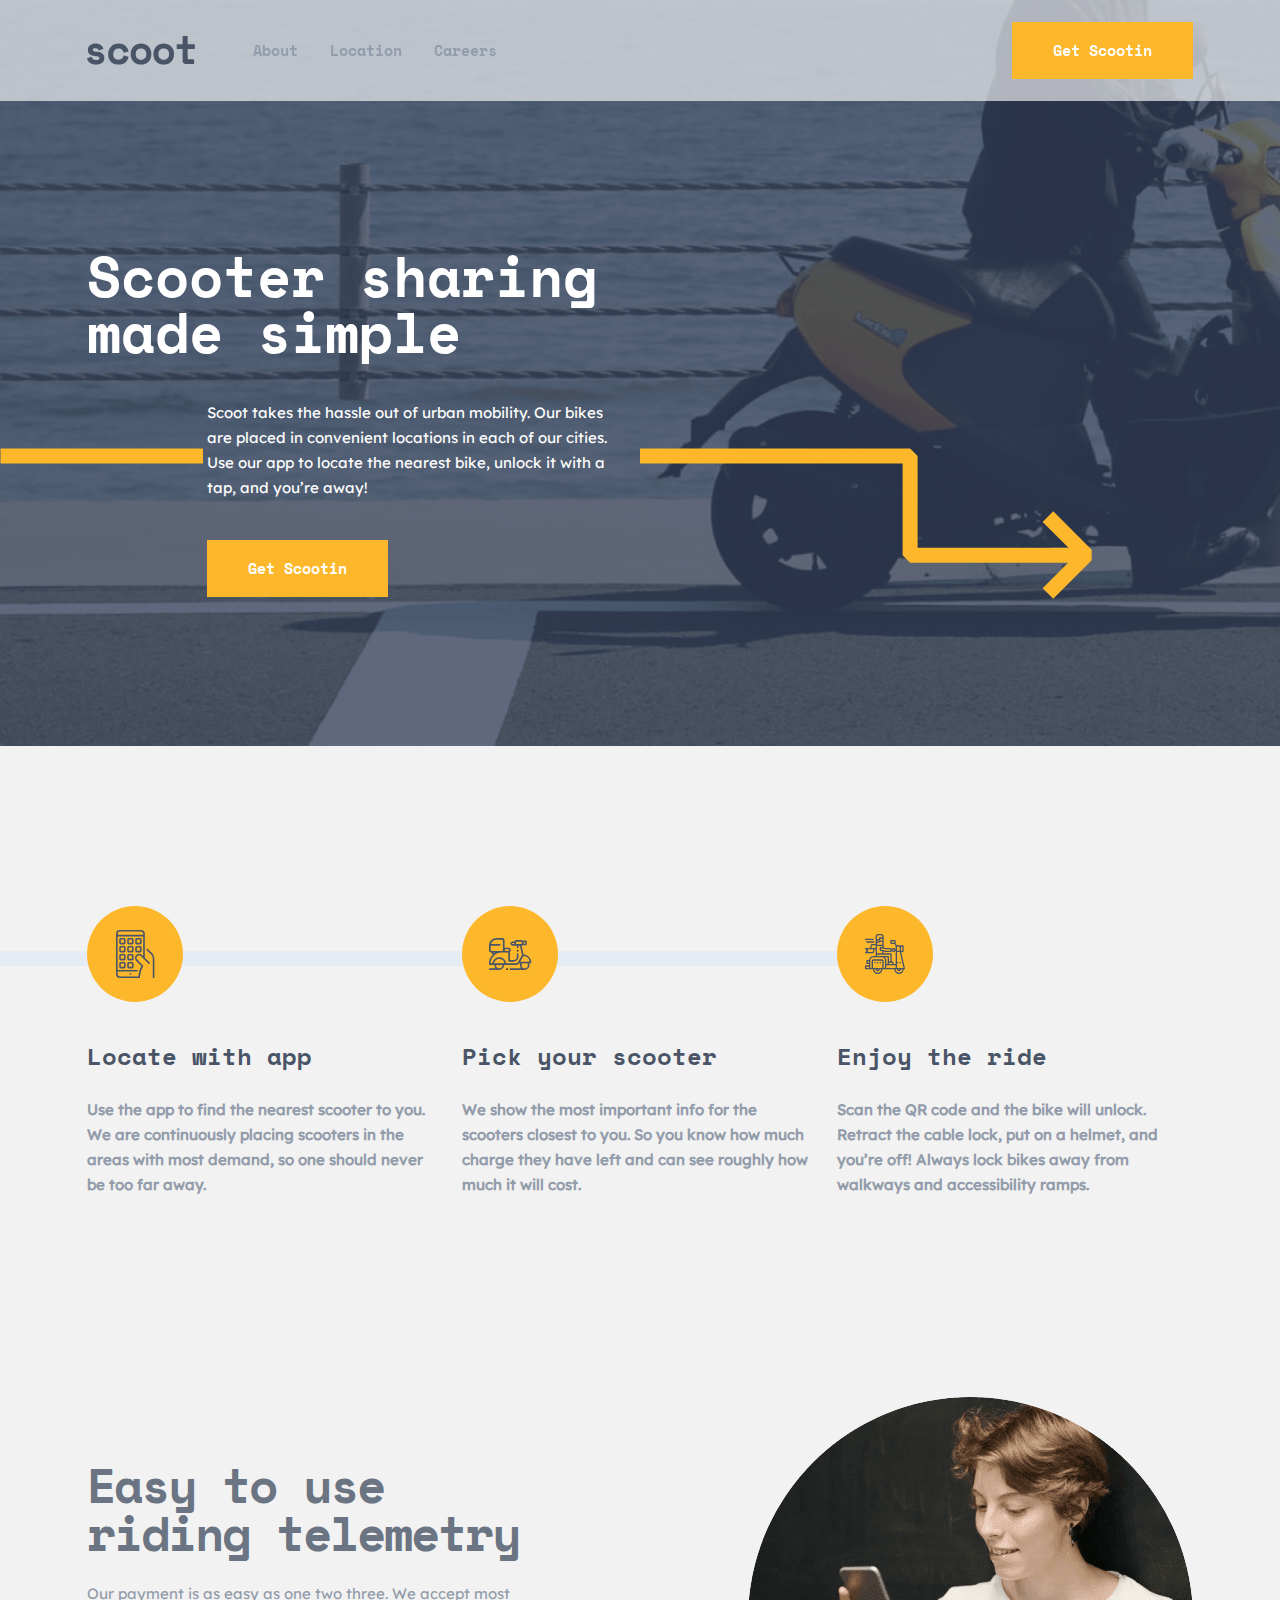
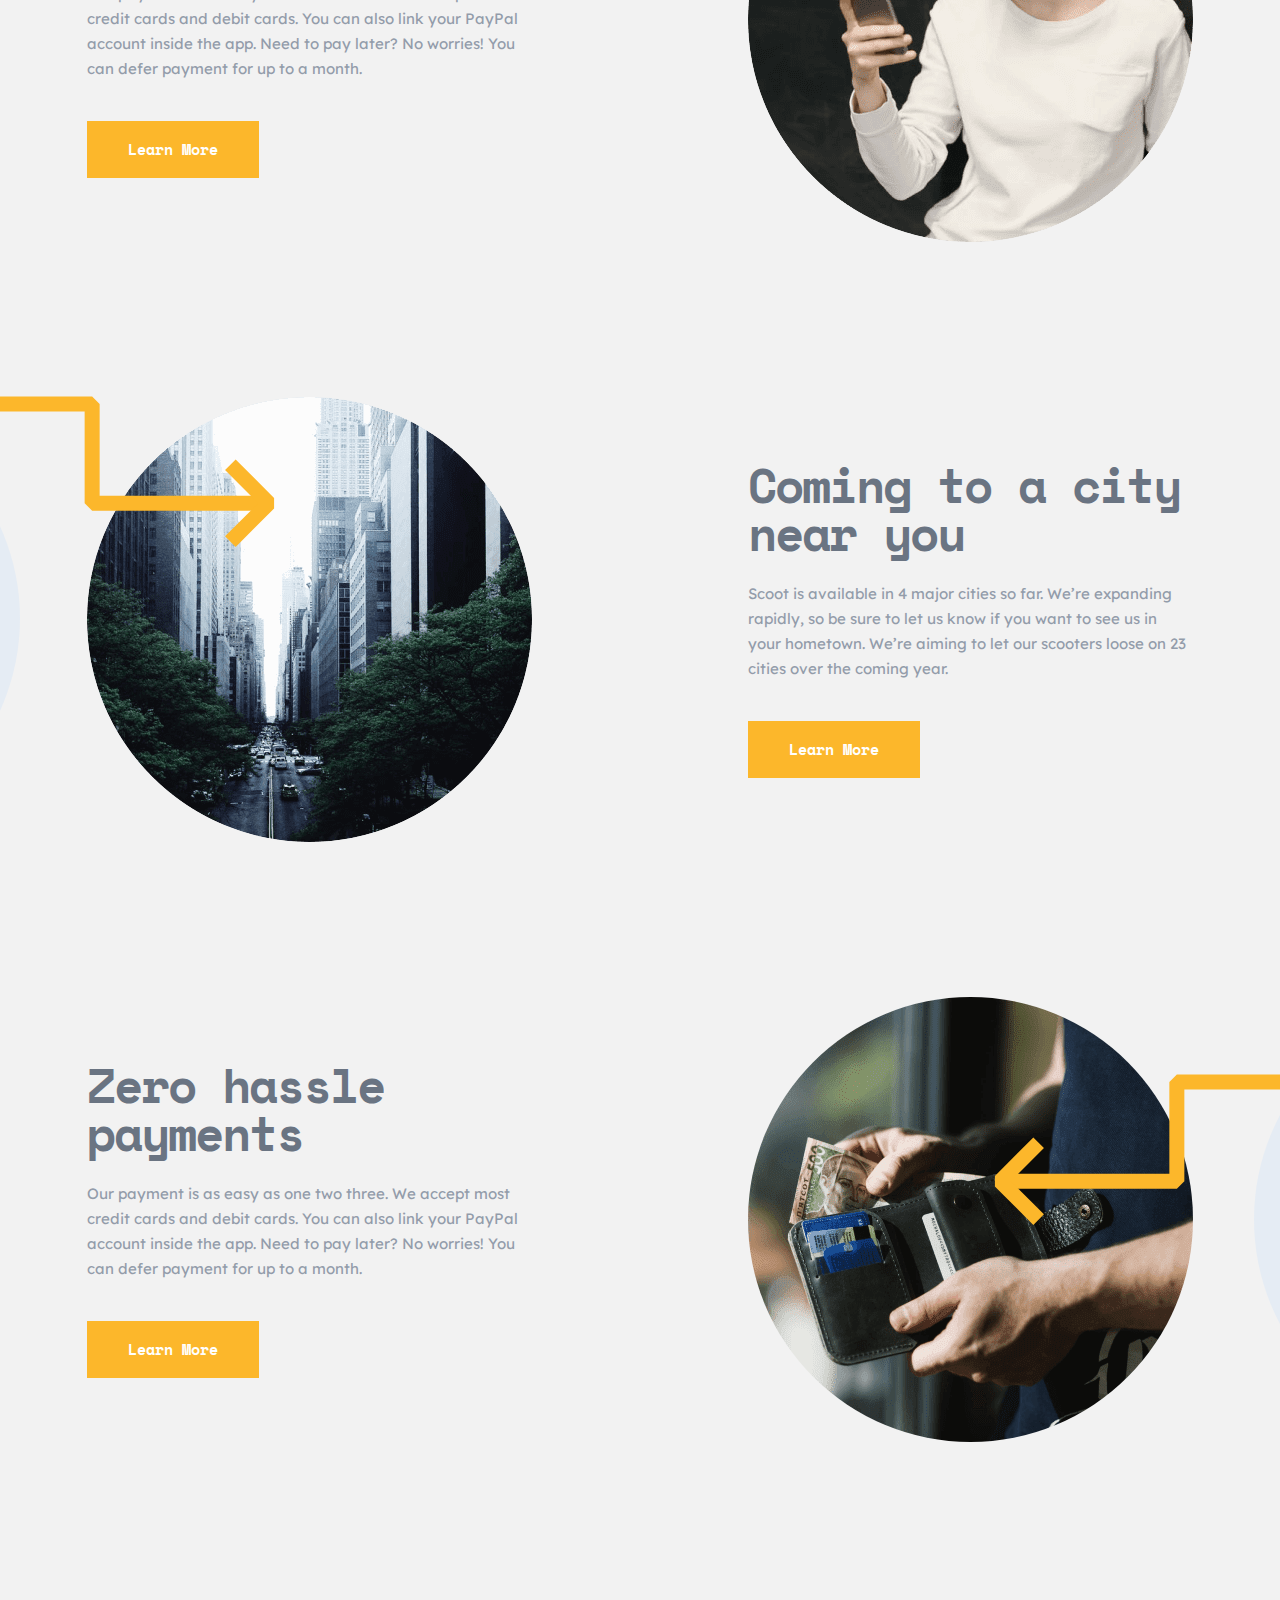
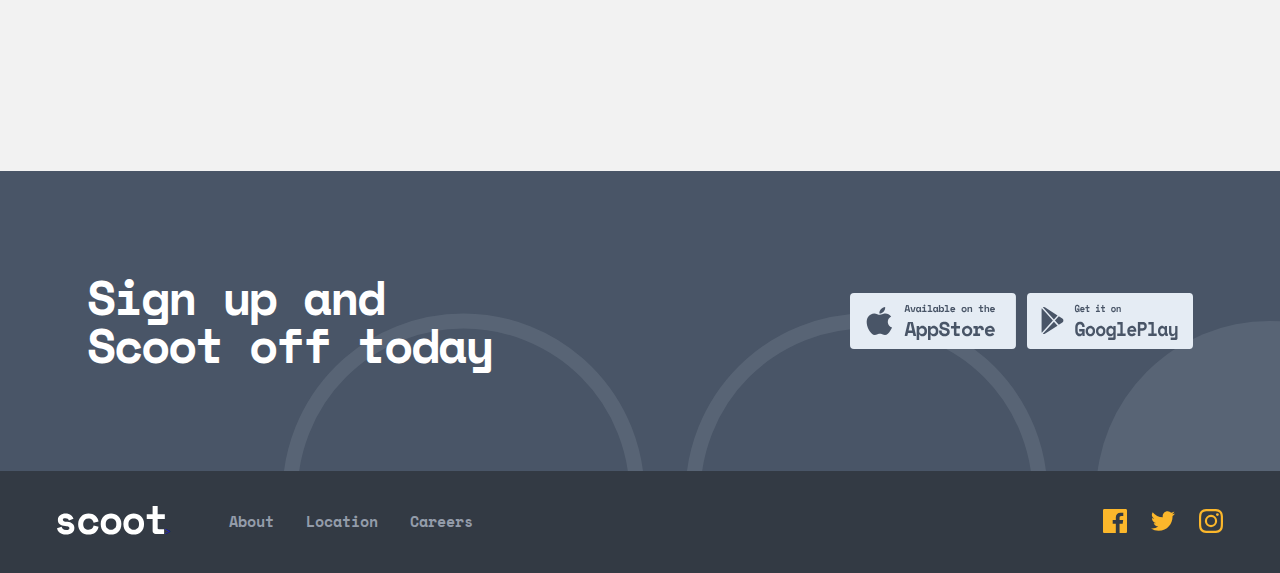
==== commit b7d8376e: "full" ====
--- a/index.html
+++ b/index.html
@@ -11,7 +11,7 @@
     <!-- HEADER -->
     <header class="header">
         <div class="header__container container">
-            <button class="header__toggle-nav-btn">
+            <button class="header__toggle-nav-btn toggle">
                 <img src="./images/home/svg/mobile-burger.svg" alt="mobile-burger">
             </button>
             <a href="#" class="header__site-logo">
@@ -25,6 +25,14 @@
                 </ul>
                 <a href="#" class="header__btn btn">Get Scootin</a>
             </nav>
+            <div class="sidebar">
+                <ul class="sitenav__list">
+                    <li class="sitenav__item"><a class="sitenav__link" href="about.html">About</a></li>
+                    <li class="sitenav__item"><a class="sitenav__link" href="location.html">Location</a></li>
+                    <li class="sitenav__item"><a class="sitenav__link" href="careers.html">Careers</a></li>
+                </ul>
+                <a href="#" class="header__btn btn">Get Scootin</a>
+            </div>
         </div>
     </header>
     <!-- MAIN -->
--- a/css/main.css
+++ b/css/main.css
@@ -359,6 +359,7 @@
   flex-direction: column;
   background-color: #f2f2f2;
   overflow-x: hidden;
+  position: relative;
 }
 
 .container {
@@ -393,14 +394,17 @@
   font-weight: 700;
   font-family: "Space Mono";
   line-height: 2.5rem;
-  color: #939CAA;
+  color: #939caa;
   transition: 0.2s;
 }
 .sitenav__link:hover {
-  color: #FCB72B;
-}
-
-@media (max-width: 650px) {
+  color: #fcb72b;
+}
+.sitenav--block {
+  display: block;
+}
+
+@media (max-width: 700px) {
   .sitenav {
     display: none;
   }
@@ -425,6 +429,7 @@
 }
 .header__toggle-nav-btn {
   display: none;
+  background-color: transparent;
 }
 
 @media (max-width: 800px) {
@@ -432,9 +437,9 @@
     padding: 3.5rem 4rem;
   }
 }
-@media (max-width: 650px) {
+@media (max-width: 700px) {
   .header {
-    padding-top: 2.5rem;
+    padding-top: 2.2rem;
   }
   .header__toggle-nav-btn {
     display: inline-block;
@@ -487,11 +492,11 @@
   font-weight: 700;
   font-family: "Space Mono";
   line-height: 2.5rem;
-  color: #939CAA;
+  color: #939caa;
   transition: 0.2s;
 }
 .footernav__link:hover {
-  color: #FCB72B;
+  color: #fcb72b;
 }
 
 @media (max-width: 800px) {
@@ -499,7 +504,7 @@
     padding: 3.5rem 3.9rem;
   }
 }
-@media (max-width: 650px) {
+@media (max-width: 700px) {
   .footer__container {
     flex-direction: column;
     padding: 6.4rem 8.8rem;
@@ -527,21 +532,45 @@
     font-weight: 700;
     font-family: "Space Mono";
     line-height: 2.5rem;
-    color: #939CAA;
+    color: #939caa;
     transition: 0.2s;
   }
   .footernav__link:hover {
-    color: #FCB72B;
-  }
-}
+    color: #fcb72b;
+  }
+}
+.sidebar {
+  position: absolute;
+  width: 70%;
+  height: 85vh;
+  top: 77px;
+  left: 0;
+  background-color: #333A44;
+  display: flex;
+  justify-content: space-between;
+  flex-direction: column;
+  align-items: flex-start;
+  padding: 6.4rem 0 2.4rem 3.2rem;
+  transform: translateX(-100%);
+  transition: all 0.5s;
+}
+.sidebar ul {
+  flex-direction: column;
+  gap: 24px;
+}
+
+.show {
+  transform: translateX(0);
+}
+
 .btn {
   font-size: 1.5rem;
   font-weight: 700;
   font-family: "Space Mono";
   line-height: 2.5rem;
   color: #fff;
-  background-color: #FCB72B;
-  border: 3px solid #FCB72B;
+  background-color: #fcb72b;
+  border: 3px solid #fcb72b;
   display: inline-block;
   padding: 1.3rem 3.8rem;
   white-space: nowrap;
@@ -550,8 +579,8 @@
 
 .btn:hover {
   background-color: transparent;
-  border: 3px solid #FCB72B;
-  color: #FCB72B;
+  border: 3px solid #fcb72b;
+  color: #fcb72b;
 }
 
 .hero {
@@ -592,7 +621,7 @@
 .hero__desc {
   font-size: 1.5rem;
   font-weight: 400;
-  font-family: "Lexend Deca";
+  font-family: "lexend deca";
   line-height: 2.5rem;
   color: #fff;
   margin-bottom: 4rem;
@@ -607,6 +636,7 @@
     background-repeat: no-repeat;
     background-size: cover;
     background-position: center;
+    padding-top: 0;
   }
   .hero__container {
     display: flex;
@@ -628,7 +658,7 @@
     margin-left: 0;
   }
 }
-@media (max-width: 650px) {
+@media (max-width: 700px) {
   .hero {
     background: linear-gradient(rgba(47, 59, 89, 0.75), rgba(47, 59, 89, 0.75)), url("../images/home/png/mobile-hero-bg.png");
     background-repeat: no-repeat;
@@ -660,7 +690,7 @@
   .hero__desc {
     font-size: 1.5rem;
     font-weight: 400;
-    font-family: "Lexend Deca";
+    font-family: "lexend deca";
     line-height: 2.5rem;
     color: #fff;
     margin-bottom: 3.4rem;
@@ -690,7 +720,7 @@
   content: "";
   position: absolute;
   height: 15px;
-  background-color: #E5ECF4;
+  background-color: #e5ecf4;
   width: 324px;
   right: calc(100% - 16px);
   top: 45px;
@@ -711,9 +741,9 @@
 .services__desc {
   font-size: 1.5rem;
   font-weight: 700;
-  font-family: "Lexend Deca";
+  font-family: "lexend deca";
   line-height: 2.5rem;
-  color: #939CAA;
+  color: #939caa;
 }
 
 @media (max-width: 800px) {
@@ -733,35 +763,44 @@
     content: "";
     position: absolute;
     height: 250px;
-    background-color: greenyellow;
+    background-color: #e5ecf4;
     width: 15px;
     right: calc(100% - 55px);
     top: -103%;
   }
 }
-@media (max-width: 650px) {
+@media (max-width: 700px) {
   .services__list {
     display: grid;
     grid-template-columns: repeat(1, 311px);
     row-gap: 24px;
+    justify-content: center;
   }
   .services__item {
     flex-direction: column;
-    justify-content: center;
-    align-items: center;
     text-align: center;
   }
   .services__item::before {
     display: none;
   }
   .services img {
-    margin-right: 0;
+    margin-right: auto;
+    margin-left: auto;
     margin-bottom: 2.4rem;
+  }
+  .services__title {
+    margin-right: auto;
+    margin-left: auto;
+  }
+  .services__desc {
+    margin-right: auto;
+    margin-left: auto;
   }
 }
 .comfortable {
   padding-top: 10rem;
   margin-bottom: 32.9rem;
+  overflow-x: hidden;
 }
 .comfortable__list {
   display: flex;
@@ -786,8 +825,6 @@
   background-image: url("../images/home/svg/arrow_mask.svg");
   background-repeat: no-repeat;
   position: absolute;
-  width: 1084px;
-  height: 449px;
   bottom: -3px;
   right: -50%;
 }
@@ -831,9 +868,9 @@
 .item__desc {
   font-size: 1.5rem;
   font-weight: 400;
-  font-family: "Lexend Deca";
+  font-family: "lexend deca";
   line-height: 2.5rem;
-  color: #939CAA;
+  color: #939caa;
   margin-bottom: 4rem;
 }
 .item__img {
@@ -870,10 +907,9 @@
     margin-bottom: 4rem;
   }
 }
-@media (max-width: 650px) {
+@media (max-width: 700px) {
   .comfortable {
-    overflow-x: hidden;
-    margin-bottom: 16.6rem;
+    margin-bottom: 12rem;
   }
   .comfortable__list {
     row-gap: 0;
@@ -953,7 +989,7 @@
     margin-bottom: 4rem;
   }
 }
-@media (max-width: 650px) {
+@media (max-width: 700px) {
   .cta__container {
     padding: 4.2rem 0 8.8rem;
     display: flex;
@@ -1001,7 +1037,7 @@
   font-weight: 400;
   font-family: "Lexend Deca";
   line-height: 2.5rem;
-  color: #939CAA;
+  color: #939caa;
   width: 100%;
   max-width: 445px;
   margin-right: auto;
@@ -1070,9 +1106,9 @@
     display: none;
   }
 }
-@media (max-width: 650px) {
+@media (max-width: 700px) {
   .location {
-    padding-top: 14.4rem;
+    padding-top: 7.2rem;
   }
   .location__img {
     display: none;
@@ -1094,13 +1130,22 @@
   .location .mobile-loc {
     display: block;
     margin-bottom: 4rem;
+    margin-right: auto;
+    margin-left: auto;
+    padding: 0;
   }
   .location__list {
     display: block;
     row-gap: 1.6rem;
+    align-items: center;
+    text-align: center;
   }
   .location__item {
     margin-bottom: 1.6rem;
+    align-items: center;
+    margin-right: auto;
+    margin-left: auto;
+    text-align: center;
   }
 }
 .about-hero {
@@ -1181,10 +1226,10 @@
     left: -50%;
   }
 }
-@media (max-width: 650px) {
+@media (max-width: 700px) {
   .about-hero {
-    background: linear-gradient(rgba(47, 59, 89, 0.75), rgba(47, 59, 89, 0.75)), url("../images/about/png/mobile-hero__bg.png");
-    overflow-x: hidden;
+    background: linear-gradient(rgba(47, 59, 89, 0.75), rgba(47, 59, 89, 0.75)), url("../../images/about/png/mobile-hero__bg.png");
+    margin-top: 77px;
   }
   .about-hero__container {
     align-items: center;
@@ -1268,7 +1313,7 @@
   font-weight: 400;
   font-family: "Lexend Deca";
   line-height: 2.5rem;
-  color: #939CAA;
+  color: #939caa;
 }
 
 @media (max-width: 800px) {
@@ -1278,7 +1323,7 @@
     align-items: center;
   }
 }
-@media (max-width: 650px) {
+@media (max-width: 700px) {
   .values {
     overflow-x: hidden;
   }
@@ -1449,7 +1494,7 @@
 #faq ul li i:before, ul li i:after {
   content: "";
   position: absolute;
-  background-color: #FCB72B;
+  background-color: #fcb72b;
   width: 3px;
   height: 9px;
 }
@@ -1505,12 +1550,13 @@
 @media (max-width: 800px) {
   .faqs__container {
     flex-direction: column;
+    align-items: center;
   }
   .faqs__title {
     margin-bottom: 3.2rem;
   }
 }
-@media (max-width: 650px) {
+@media (max-width: 700px) {
   .faqs__container h1 {
     font-size: 3.2rem;
     font-weight: 700;
@@ -1569,13 +1615,14 @@
   margin-right: 4rem;
 }
 
-@media (max-width: 650px) {
+@media (max-width: 700px) {
   .careers-services__list {
     display: flex;
     flex-direction: column;
     -moz-column-gap: 1.6rem;
          column-gap: 1.6rem;
     margin-bottom: 14rem;
+    align-items: center;
   }
   .careers-services__item {
     flex-direction: column;
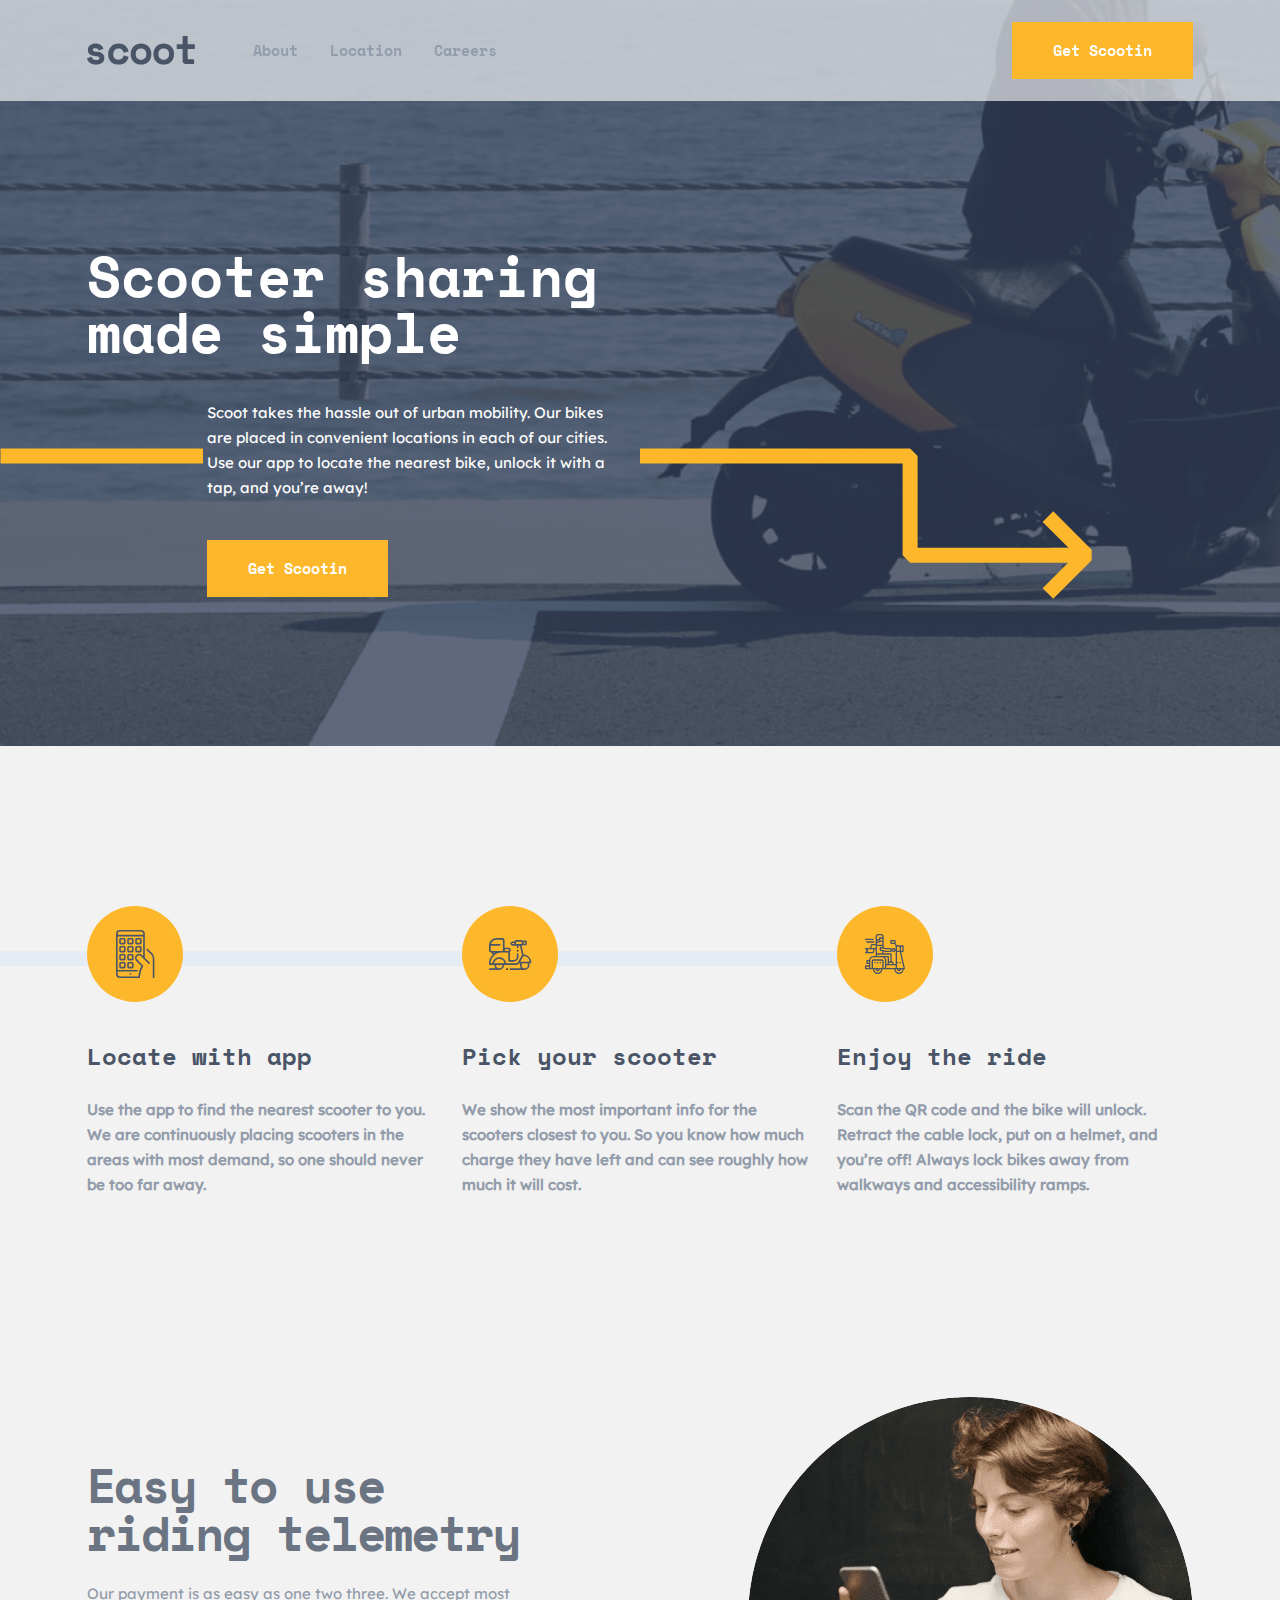
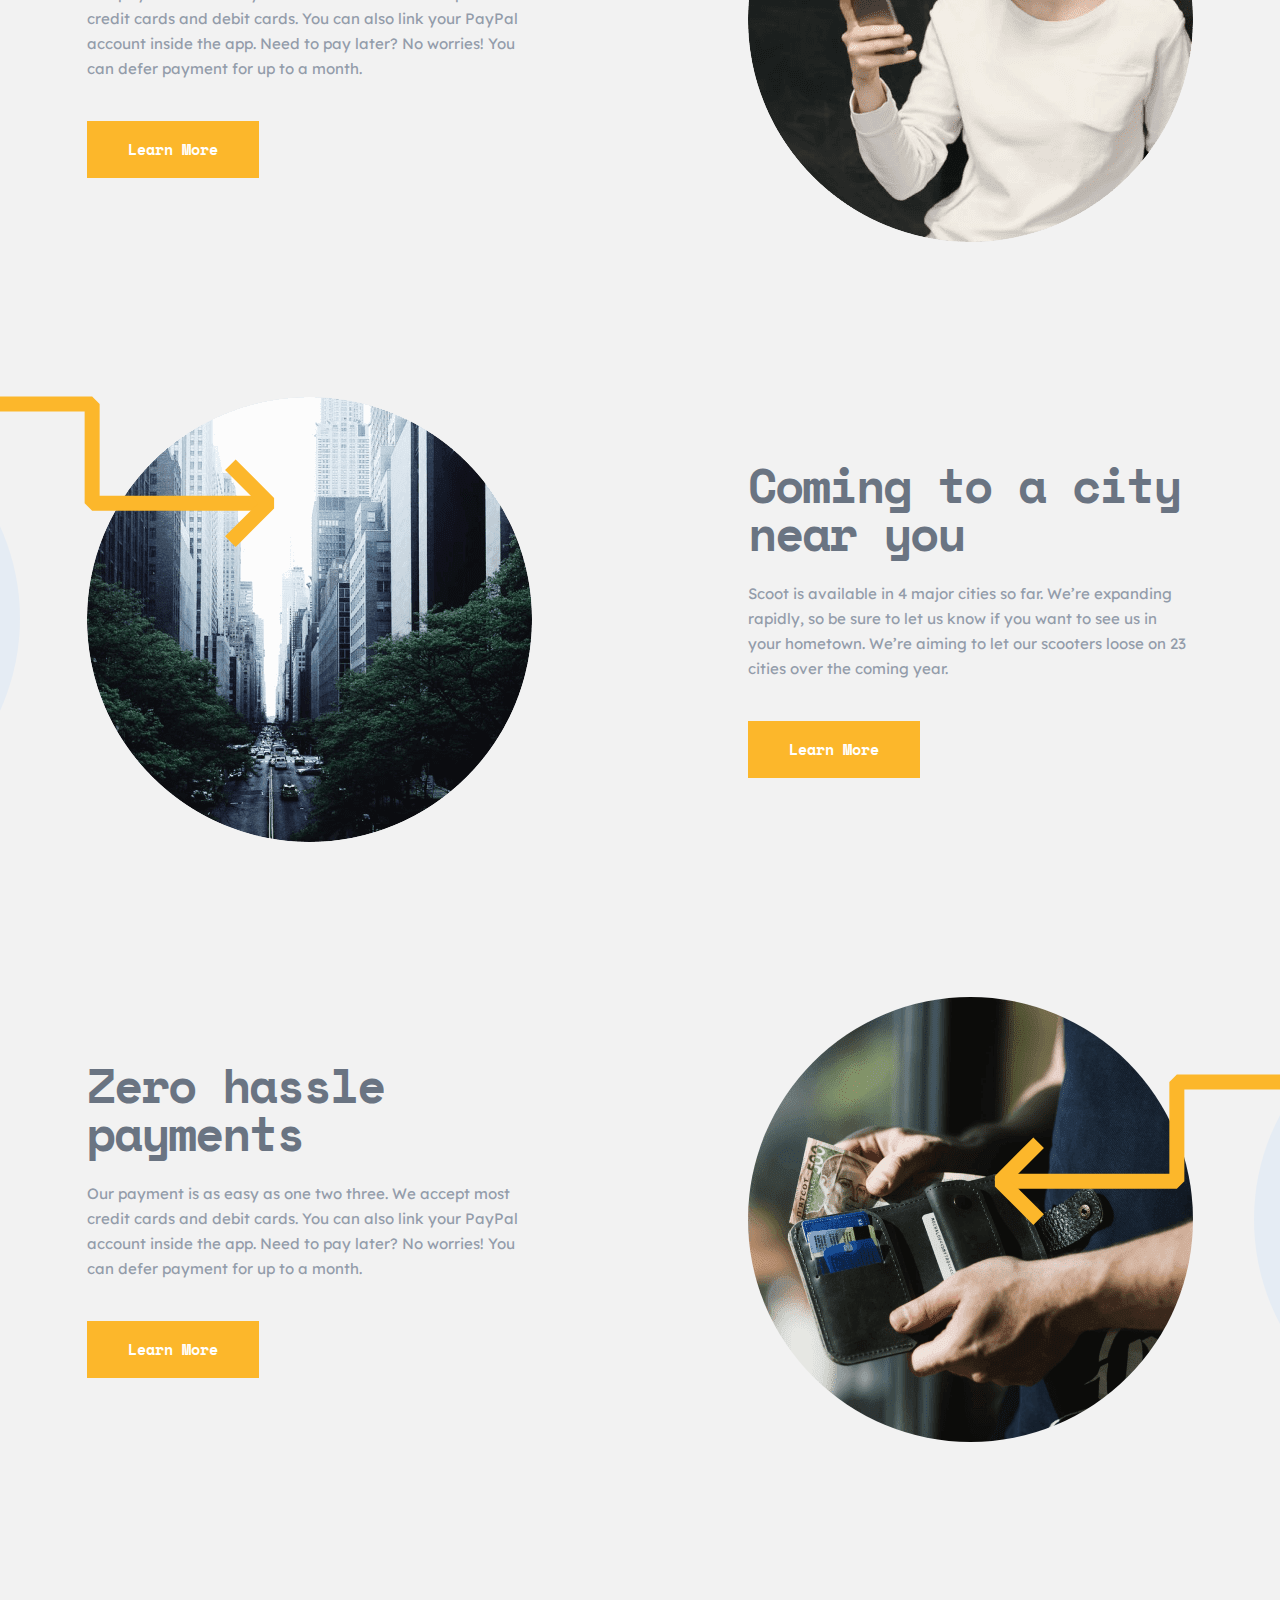
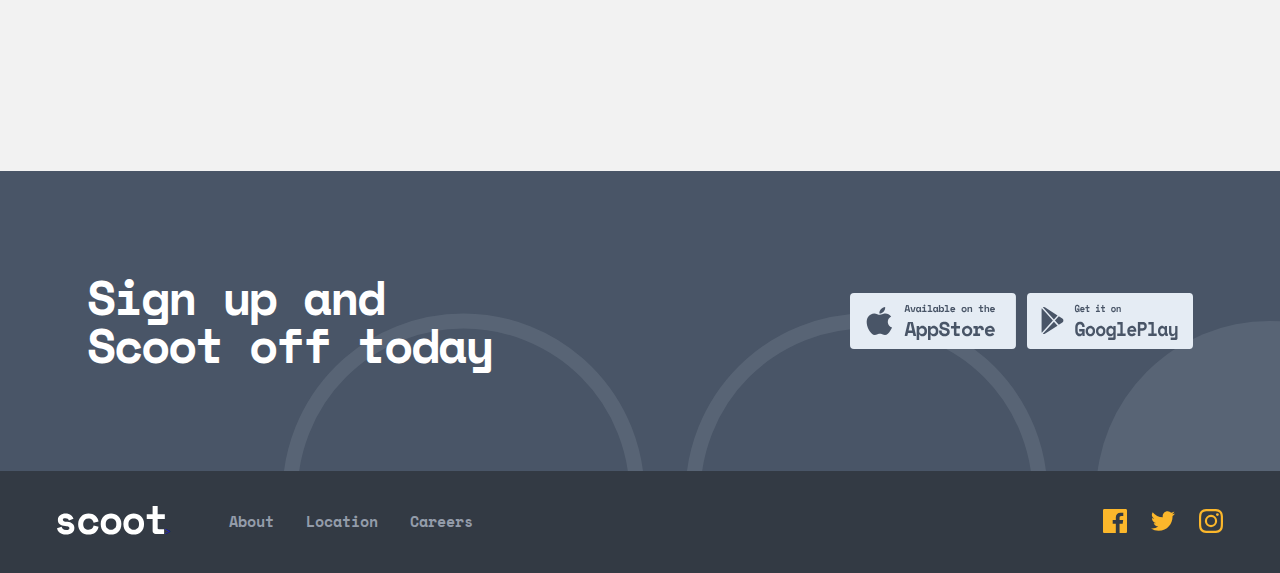
==== commit e4e5e23f: "scoot" ====
--- a/index.html
+++ b/index.html
@@ -4,6 +4,7 @@
     <meta charset="UTF-8">
     <meta http-equiv="X-UA-Compatible" content="IE=edge">
     <meta name="viewport" content="width=device-width, initial-scale=1.0">
+    <link rel="shortcut icon" href="./images/home/svg/ride-icon.svg" type="image/x-icon">
     <link rel="stylesheet" href="./css/main.css">
         <title>Scoot | Home</title>
 </head>
--- a/css/main.css
+++ b/css/main.css
@@ -800,7 +800,6 @@
 .comfortable {
   padding-top: 10rem;
   margin-bottom: 32.9rem;
-  overflow-x: hidden;
 }
 .comfortable__list {
   display: flex;
@@ -1023,6 +1022,8 @@
 }
 .location__img {
   margin-bottom: 12rem;
+  width: 100%;
+  max-width: 1110px;
 }
 .location__title {
   font-size: 4.8rem;
@@ -1324,9 +1325,6 @@
   }
 }
 @media (max-width: 700px) {
-  .values {
-    overflow-x: hidden;
-  }
   .values__list {
     justify-content: center;
   }
